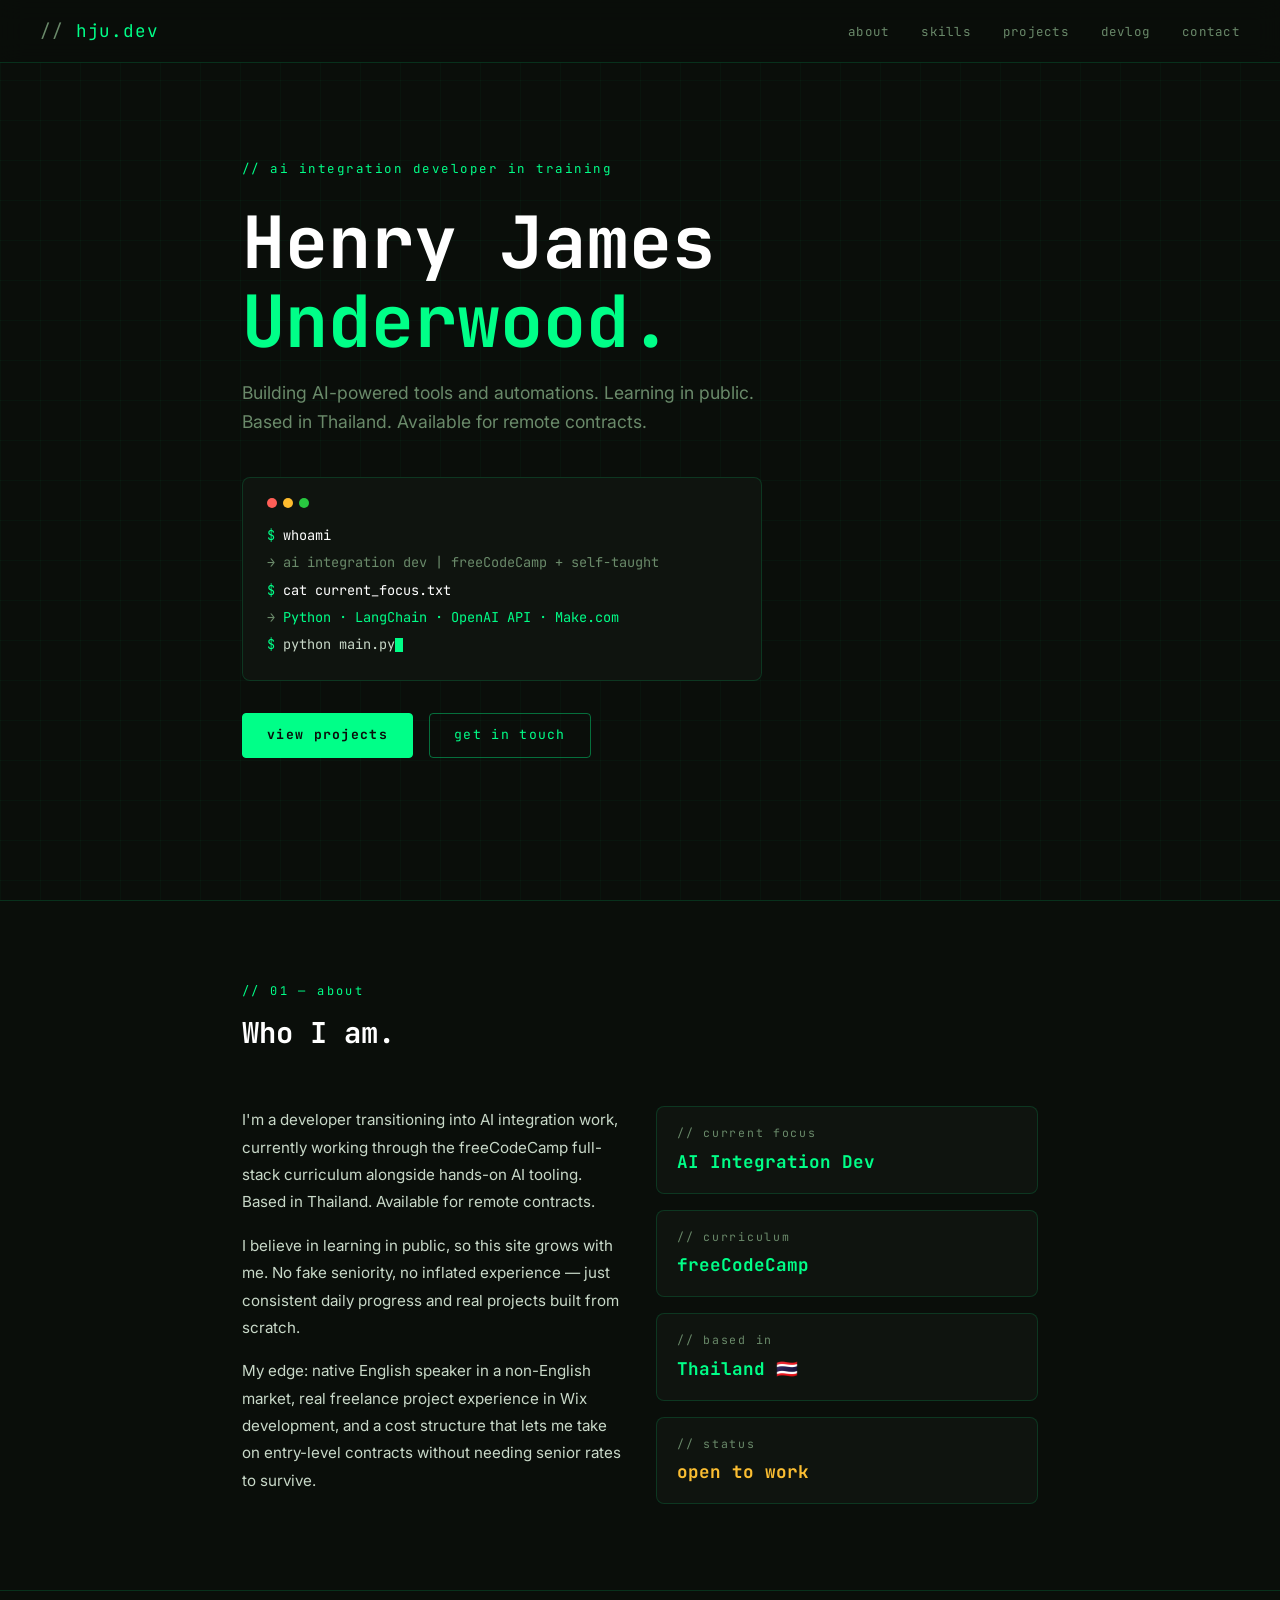
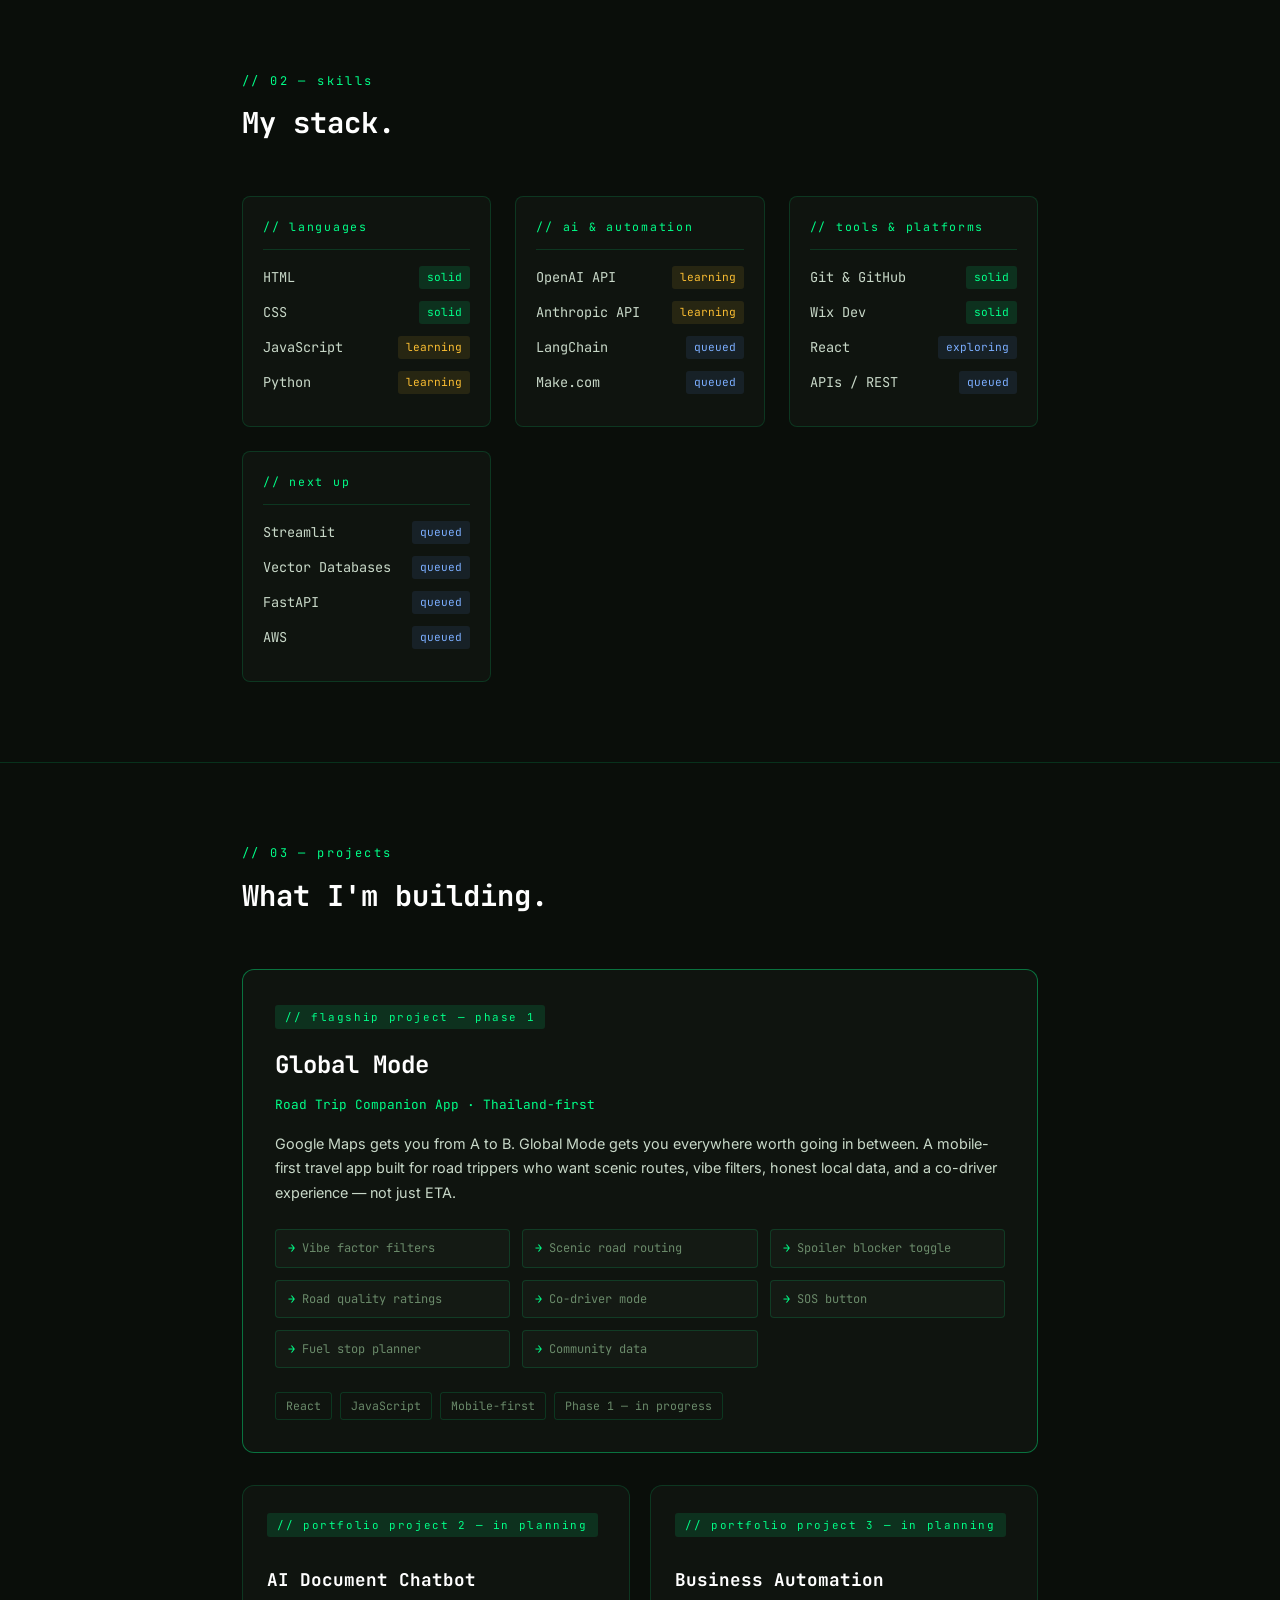
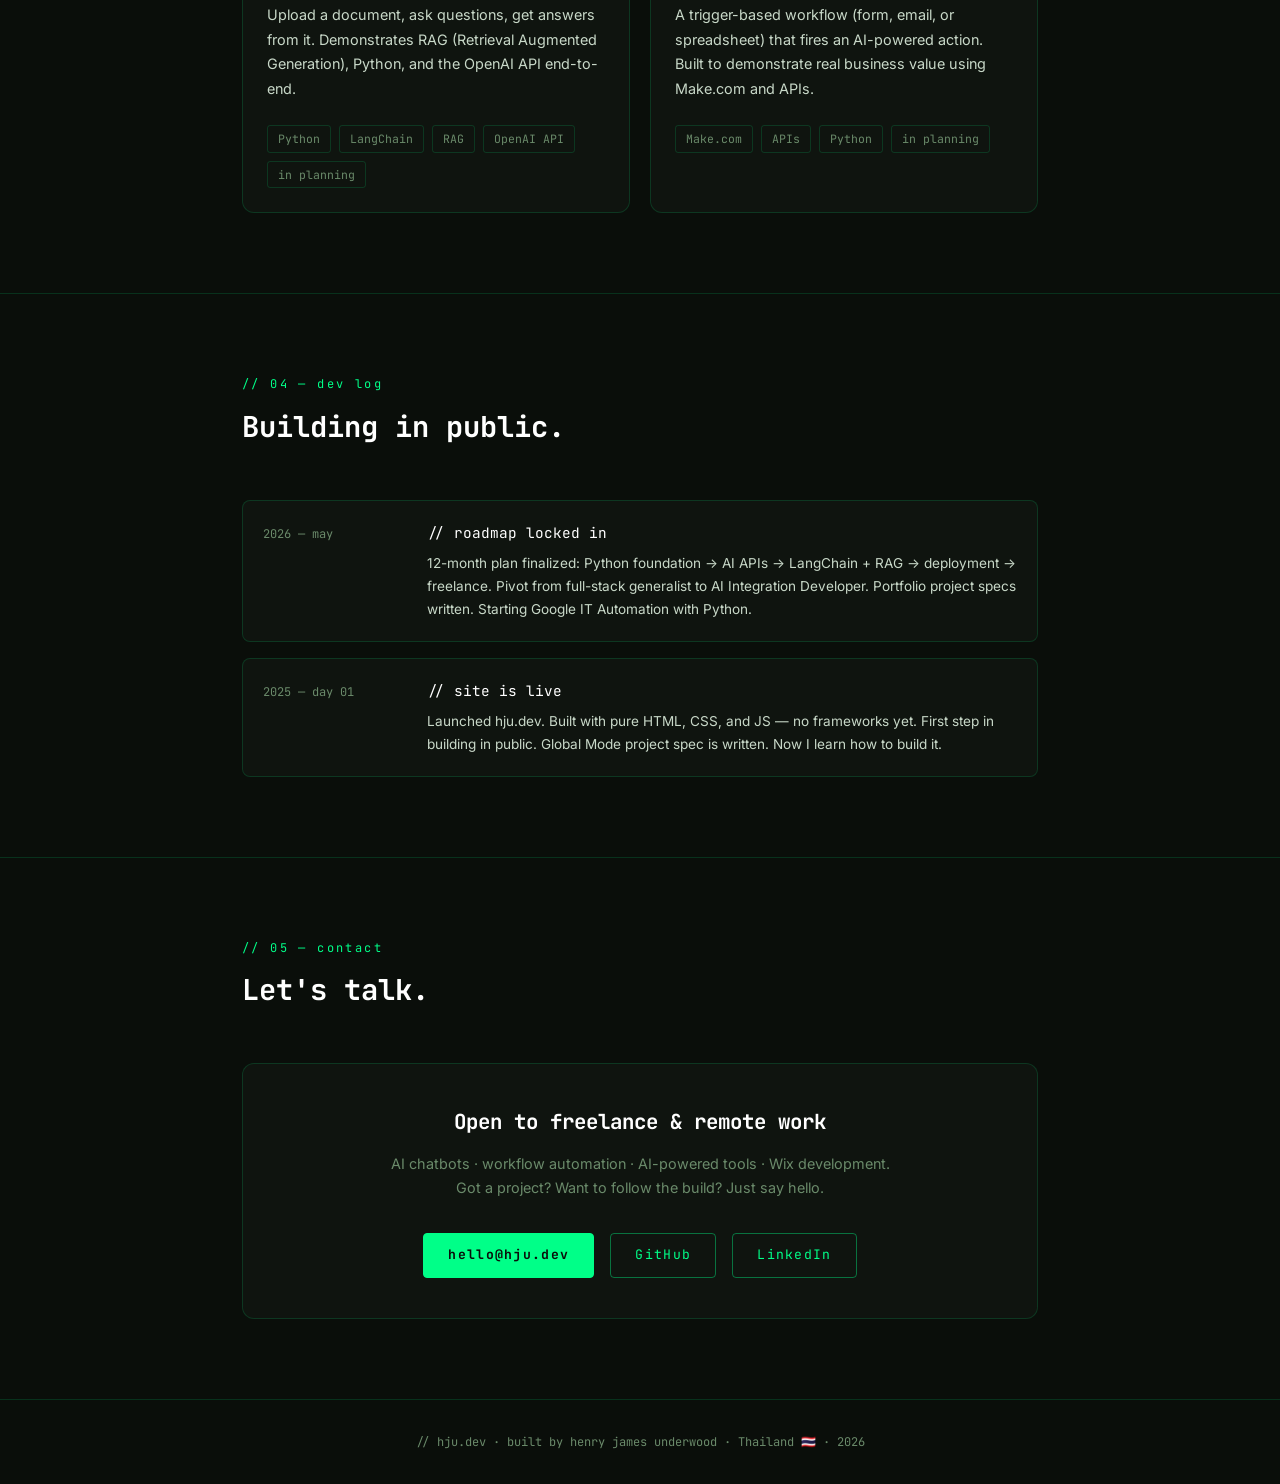
==== index.html @ 8de78a14 "Remove roadmap section and update section tags Removed roadmap section and updated section tags for " ====
<!DOCTYPE html>
<html lang="en">
<head>
  <meta charset="UTF-8">
  <meta name="viewport" content="width=device-width, initial-scale=1.0">
  <title>hju.dev</title>
  <link href="https://fonts.googleapis.com/css2?family=JetBrains+Mono:wght@400;700&family=Inter:wght@300;400;500&display=swap" rel="stylesheet">
  <link rel="stylesheet" href="style.css">
</head>
<body>

  <nav>
    <a class="nav-logo" href="#hero"><span>//</span> hju.dev</a>
    <ul class="nav-links">
      <li><a href="#about">about</a></li>
      <li><a href="#skills">skills</a></li>
      <li><a href="#projects">projects</a></li>
      <li><a href="#devlog">devlog</a></li>
      <li><a href="#contact">contact</a></li>
    </ul>
  </nav>

  <!-- HERO -->
  <section class="hero" id="hero">
    <p class="hero-label">// ai integration developer in training</p>
    <h1>Henry James<br><span class="accent">Underwood.</span></h1>
    <p class="hero-sub">
      Building AI-powered tools and automations. Learning in public.
      Based in Thailand. Available for remote contracts.
    </p>
    <div class="terminal">
      <div class="terminal-bar">
        <div class="dot dot-r"></div>
        <div class="dot dot-y"></div>
        <div class="dot dot-g"></div>
      </div>
      <div class="term-line"><span class="prompt">$ </span><span class="cmd">whoami</span></div>
      <div class="term-line"><span class="out">→ ai integration dev | freeCodeCamp + self-taught</span></div>
      <div class="term-line"><span class="prompt">$ </span><span class="cmd">cat current_focus.txt</span></div>
      <div class="term-line"><span class="out">→ <span class="hi">Python · LangChain · OpenAI API · Make.com</span></span></div>
      <div class="term-line"><span class="prompt">$ </span><span id="typing-cmd"></span><span id="cursor"></span></div>
    </div>
    <div class="hero-cta">
      <a class="btn btn-primary" href="#projects">view projects</a>
      <a class="btn btn-ghost" href="#contact">get in touch</a>
    </div>
  </section>

  <hr class="divider">

  <!-- ABOUT -->
  <section id="about" class="fade-in">
    <div class="section-header">
      <span class="section-tag">// 01 — about</span>
      <h2 class="section-title">Who I am.</h2>
    </div>
    <div class="about-grid">
      <div class="about-text">
        <p>I'm a developer transitioning into AI integration work, currently working through the freeCodeCamp full-stack curriculum alongside hands-on AI tooling. Based in Thailand. Available for remote contracts.</p>
        <p>I believe in learning in public, so this site grows with me. No fake seniority, no inflated experience — just consistent daily progress and real projects built from scratch.</p>
        <p>My edge: native English speaker in a non-English market, real freelance project experience in Wix development, and a cost structure that lets me take on entry-level contracts without needing senior rates to survive.</p>
      </div>
      <div class="about-stats">
        <div class="stat-card">
          <div class="stat-label">// current focus</div>
          <div class="stat-value">AI Integration Dev</div>
        </div>
        <div class="stat-card">
          <div class="stat-label">// curriculum</div>
          <div class="stat-value">freeCodeCamp</div>
        </div>
        <div class="stat-card">
          <div class="stat-label">// based in</div>
          <div class="stat-value">Thailand 🇹🇭</div>
        </div>
        <div class="stat-card">
          <div class="stat-label">// status</div>
          <div class="stat-value open">open to work</div>
        </div>
      </div>
    </div>
  </section>

  <hr class="divider">

  <!-- SKILLS -->
  <section id="skills" class="fade-in">
    <div class="section-header">
      <span class="section-tag">// 02 — skills</span>
      <h2 class="section-title">My stack.</h2>
    </div>
    <div class="skills-grid">
      <div class="skill-group">
        <div class="skill-group-label">// languages</div>
        <div class="skill-item">
          <span class="skill-name">HTML</span>
          <span class="skill-status status-solid">solid</span>
        </div>
        <div class="skill-item">
          <span class="skill-name">CSS</span>
          <span class="skill-status status-solid">solid</span>
        </div>
        <div class="skill-item">
          <span class="skill-name">JavaScript</span>
          <span class="skill-status status-learning">learning</span>
        </div>
        <div class="skill-item">
          <span class="skill-name">Python</span>
          <span class="skill-status status-learning">learning</span>
        </div>
      </div>
      <div class="skill-group">
        <div class="skill-group-label">// ai & automation</div>
        <div class="skill-item">
          <span class="skill-name">OpenAI API</span>
          <span class="skill-status status-learning">learning</span>
        </div>
        <div class="skill-item">
          <span class="skill-name">Anthropic API</span>
          <span class="skill-status status-learning">learning</span>
        </div>
        <div class="skill-item">
          <span class="skill-name">LangChain</span>
          <span class="skill-status status-exploring">queued</span>
        </div>
        <div class="skill-item">
          <span class="skill-name">Make.com</span>
          <span class="skill-status status-exploring">queued</span>
        </div>
      </div>
      <div class="skill-group">
        <div class="skill-group-label">// tools & platforms</div>
        <div class="skill-item">
          <span class="skill-name">Git & GitHub</span>
          <span class="skill-status status-solid">solid</span>
        </div>
        <div class="skill-item">
          <span class="skill-name">Wix Dev</span>
          <span class="skill-status status-solid">solid</span>
        </div>
        <div class="skill-item">
          <span class="skill-name">React</span>
          <span class="skill-status status-exploring">exploring</span>
        </div>
        <div class="skill-item">
          <span class="skill-name">APIs / REST</span>
          <span class="skill-status status-exploring">queued</span>
        </div>
      </div>
      <div class="skill-group">
        <div class="skill-group-label">// next up</div>
        <div class="skill-item">
          <span class="skill-name">Streamlit</span>
          <span class="skill-status status-exploring">queued</span>
        </div>
        <div class="skill-item">
          <span class="skill-name">Vector Databases</span>
          <span class="skill-status status-exploring">queued</span>
        </div>
        <div class="skill-item">
          <span class="skill-name">FastAPI</span>
          <span class="skill-status status-exploring">queued</span>
        </div>
        <div class="skill-item">
          <span class="skill-name">AWS</span>
          <span class="skill-status status-exploring">queued</span>
        </div>
      </div>
    </div>
  </section>

  <hr class="divider">

  <!-- PROJECTS -->
  <section id="projects" class="fade-in">
    <div class="section-header">
      <span class="section-tag">// 03 — projects</span>
      <h2 class="section-title">What I'm building.</h2>
    </div>

    <!-- FLAGSHIP -->
    <div class="project-featured">
      <span class="project-badge">// flagship project — phase 1</span>
      <div class="project-title">Global Mode</div>
      <div class="project-subtitle">Road Trip Companion App · Thailand-first</div>
      <p class="project-desc">
        Google Maps gets you from A to B. Global Mode gets you everywhere worth going in between.
        A mobile-first travel app built for road trippers who want scenic routes, vibe filters, honest local data, and a co-driver experience — not just ETA.
      </p>
      <div class="project-features">
        <div class="feature-pill">Vibe factor filters</div>
        <div class="feature-pill">Scenic road routing</div>
        <div class="feature-pill">Spoiler blocker toggle</div>
        <div class="feature-pill">Road quality ratings</div>
        <div class="feature-pill">Co-driver mode</div>
        <div class="feature-pill">SOS button</div>
        <div class="feature-pill">Fuel stop planner</div>
        <div class="feature-pill">Community data</div>
      </div>
      <div class="project-tags">
        <span class="tag">React</span>
        <span class="tag">JavaScript</span>
        <span class="tag">Mobile-first</span>
        <span class="tag">Phase 1 — in progress</span>
      </div>
    </div>

    <!-- AI PROJECTS GRID -->
    <div class="projects-grid">
      <div class="project-card">
        <span class="project-badge">// portfolio project 2 — in planning</span>
        <div class="project-title-sm">AI Document Chatbot</div>
        <p class="project-desc">Upload a document, ask questions, get answers from it. Demonstrates RAG (Retrieval Augmented Generation), Python, and the OpenAI API end-to-end.</p>
        <div class="project-tags">
          <span class="tag">Python</span>
          <span class="tag">LangChain</span>
          <span class="tag">RAG</span>
          <span class="tag">OpenAI API</span>
          <span class="tag">in planning</span>
        </div>
      </div>
      <div class="project-card">
        <span class="project-badge">// portfolio project 3 — in planning</span>
        <div class="project-title-sm">Business Automation</div>
        <p class="project-desc">A trigger-based workflow (form, email, or spreadsheet) that fires an AI-powered action. Built to demonstrate real business value using Make.com and APIs.</p>
        <div class="project-tags">
          <span class="tag">Make.com</span>
          <span class="tag">APIs</span>
          <span class="tag">Python</span>
          <span class="tag">in planning</span>
        </div>
      </div>
    </div>
  </section>

  <hr class="divider">

  <!-- DEVLOG -->
  <section id="devlog" class="fade-in">
    <div class="section-header">
      <span class="section-tag">// 04 — dev log</span>
      <h2 class="section-title">Building in public.</h2>
    </div>
    <div class="devlog-list">
      <div class="log-entry">
        <div class="log-date">2026 — may</div>
        <div>
          <div class="log-title">// roadmap locked in</div>
          <div class="log-body">12-month plan finalized: Python foundation → AI APIs → LangChain + RAG → deployment → freelance. Pivot from full-stack generalist to AI Integration Developer. Portfolio project specs written. Starting Google IT Automation with Python.</div>
        </div>
      </div>
      <div class="log-entry">
        <div class="log-date">2025 — day 01</div>
        <div>
          <div class="log-title">// site is live</div>
          <div class="log-body">Launched hju.dev. Built with pure HTML, CSS, and JS — no frameworks yet. First step in building in public. Global Mode project spec is written. Now I learn how to build it.</div>
        </div>
      </div>
    </div>
  </section>

  <hr class="divider">

  <!-- CONTACT -->
  <section id="contact" class="fade-in">
    <div class="section-header">
      <span class="section-tag">// 05 — contact</span>
      <h2 class="section-title">Let's talk.</h2>
    </div>
    <div class="contact-inner">
      <h3>Open to freelance & remote work</h3>
      <p>AI chatbots · workflow automation · AI-powered tools · Wix development.<br>Got a project? Want to follow the build? Just say hello.</p>
      <div class="contact-links">
        <a class="btn btn-primary" href="mailto:hello@hju.dev">hello@hju.dev</a>
        <a class="btn btn-ghost" href="https://github.com/undie7" target="_blank">GitHub</a>
        <a class="btn btn-ghost" href="https://linkedin.com" target="_blank">LinkedIn</a>
      </div>
    </div>
  </section>

  <footer>
    <p>// hju.dev · built by henry james underwood · Thailand 🇹🇭 · <span id="year"></span></p>
  </footer>

  <script src="script.js"></script>
</body>
</html>
---- style.css ----
/* ================================
   RESET & ROOT VARIABLES
   ================================ */
*, *::before, *::after {
  box-sizing: border-box;
  margin: 0;
  padding: 0;
}

:root {
  --green:        #00ff88;
  --green-dim:    #00cc6a;
  --green-glow:   rgba(0, 255, 136, 0.15);
  --bg:           #0a0e0a;
  --bg2:          #0f140f;
  --bg3:          #141a14;
  --border:       rgba(0, 255, 136, 0.15);
  --border-hover: rgba(0, 255, 136, 0.4);
  --text:         #c8d8c8;
  --text-dim:     #6a8a6a;
  --mono:         'JetBrains Mono', monospace;
  --sans:         'Inter', sans-serif;
}

/* ================================
   BASE
   ================================ */
html {
  scroll-behavior: smooth;
}

body {
  background: var(--bg);
  color: var(--text);
  font-family: var(--sans);
  font-size: 16px;
  line-height: 1.7;
  min-height: 100vh;
}

/* grid background */
body::before {
  content: '';
  position: fixed;
  inset: 0;
  background-image:
    linear-gradient(rgba(0, 255, 136, 0.03) 1px, transparent 1px),
    linear-gradient(90deg, rgba(0, 255, 136, 0.03) 1px, transparent 1px);
  background-size: 40px 40px;
  pointer-events: none;
  z-index: 0;
}

* {
  position: relative;
  z-index: 1;
}

/* ================================
   NAVIGATION
   ================================ */
nav {
  position: fixed;
  top: 0; left: 0; right: 0;
  display: flex;
  align-items: center;
  justify-content: space-between;
  padding: 1rem 2.5rem;
  background: rgba(10, 14, 10, 0.85);
  backdrop-filter: blur(12px);
  border-bottom: 1px solid var(--border);
  z-index: 100;
}

.nav-logo {
  font-family: var(--mono);
  font-size: 1.1rem;
  color: var(--green);
  text-decoration: none;
  letter-spacing: 0.05em;
}

.nav-logo span {
  color: var(--text-dim);
}

.nav-links {
  display: flex;
  gap: 2rem;
  list-style: none;
}

.nav-links a {
  font-family: var(--mono);
  font-size: 0.78rem;
  color: var(--text-dim);
  text-decoration: none;
  letter-spacing: 0.1em;
  transition: color 0.2s;
}

.nav-links a:hover {
  color: var(--green);
}

/* ================================
   SECTIONS
   ================================ */
section {
  max-width: 860px;
  margin: 0 auto;
  padding: 5rem 2rem;
}

.divider {
  border: none;
  border-top: 1px solid var(--border);
  margin: 0;
}

/* ================================
   HERO
   ================================ */
.hero {
  min-height: 100vh;
  display: flex;
  flex-direction: column;
  justify-content: center;
  padding-top: 6rem;
}

.hero-label {
  font-family: var(--mono);
  font-size: 0.78rem;
  color: var(--green);
  letter-spacing: 0.2em;
  margin-bottom: 1.5rem;
  opacity: 0;
  animation: fadeUp 0.6s 0.3s forwards;
}

.hero h1 {
  font-family: var(--mono);
  font-size: clamp(2.5rem, 6vw, 4.5rem);
  font-weight: 700;
  color: #fff;
  line-height: 1.1;
  margin-bottom: 1rem;
  opacity: 0;
  animation: fadeUp 0.6s 0.5s forwards;
}

.hero h1 .accent,
.accent {
  color: var(--green);
}

.hero-sub {
  font-size: 1.1rem;
  color: var(--text-dim);
  max-width: 520px;
  margin-bottom: 2.5rem;
  opacity: 0;
  animation: fadeUp 0.6s 0.7s forwards;
}

.hero-sub strong {
  color: var(--text);
  font-weight: 500;
}

/* ================================
   TERMINAL
   ================================ */
.terminal {
  background: var(--bg2);
  border: 1px solid var(--border);
  border-radius: 8px;
  padding: 1.25rem 1.5rem;
  font-family: var(--mono);
  font-size: 0.85rem;
  max-width: 520px;
  opacity: 0;
  animation: fadeUp 0.6s 0.9s forwards;
}

.terminal-bar {
  display: flex;
  gap: 6px;
  margin-bottom: 1rem;
}

.dot {
  width: 10px;
  height: 10px;
  border-radius: 50%;
}

.dot-r { background: #ff5f57; }
.dot-y { background: #febc2e; }
.dot-g { background: #28c840; }

.term-line {
  margin: 0.25rem 0;
}

.term-line .prompt { color: var(--green); }
.term-line .cmd    { color: #fff; }
.term-line .out    { color: var(--text-dim); }
.term-line .hi     { color: var(--green); }

#cursor {
  display: inline-block;
  width: 8px;
  height: 14px;
  background: var(--green);
  vertical-align: middle;
  animation: blink 1s step-end infinite;
}

/* ================================
   BUTTONS
   ================================ */
.hero-cta {
  display: flex;
  gap: 1rem;
  margin-top: 2rem;
  opacity: 0;
  animation: fadeUp 0.6s 1.1s forwards;
}

.btn {
  font-family: var(--mono);
  font-size: 0.82rem;
  letter-spacing: 0.1em;
  padding: 0.65rem 1.5rem;
  border-radius: 4px;
  cursor: pointer;
  text-decoration: none;
  transition: all 0.2s;
}

.btn-primary {
  background: var(--green);
  color: #0a0e0a;
  border: 1px solid var(--green);
  font-weight: 700;
}

.btn-primary:hover {
  background: var(--green-dim);
  border-color: var(--green-dim);
}

.btn-ghost {
  background: transparent;
  color: var(--green);
  border: 1px solid var(--border-hover);
}

.btn-ghost:hover {
  border-color: var(--green);
  background: var(--green-glow);
}

/* ================================
   SECTION HEADERS
   ================================ */
.section-header {
  margin-bottom: 3rem;
}

.section-tag {
  font-family: var(--mono);
  font-size: 0.75rem;
  color: var(--green);
  letter-spacing: 0.2em;
  display: block;
  margin-bottom: 0.5rem;
}

.section-title {
  font-family: var(--mono);
  font-size: 1.8rem;
  font-weight: 700;
  color: #fff;
}

/* ================================
   ABOUT
   ================================ */
.about-grid {
  display: grid;
  grid-template-columns: 1fr 1fr;
  gap: 2rem;
}

.about-text {
  font-size: 0.95rem;
  color: var(--text);
  line-height: 1.8;
}

.about-text p {
  margin-bottom: 1rem;
}

.about-stats {
  display: flex;
  flex-direction: column;
  gap: 1rem;
}

.stat-card {
  background: var(--bg2);
  border: 1px solid var(--border);
  border-radius: 8px;
  padding: 1rem 1.25rem;
  transition: border-color 0.2s;
}

.stat-card:hover {
  border-color: var(--border-hover);
}

.stat-label {
  font-family: var(--mono);
  font-size: 0.72rem;
  color: var(--text-dim);
  letter-spacing: 0.15em;
  margin-bottom: 0.25rem;
}

.stat-value {
  font-family: var(--mono);
  font-size: 1.1rem;
  color: var(--green);
  font-weight: 700;
}

.stat-value.open {
  color: #fbbe32;
}

/* ================================
   SKILLS
   ================================ */
.skills-grid {
  display: grid;
  grid-template-columns: repeat(auto-fit, minmax(220px, 1fr));
  gap: 1.5rem;
}

.skill-group {
  background: var(--bg2);
  border: 1px solid var(--border);
  border-radius: 8px;
  padding: 1.25rem;
  transition: border-color 0.2s;
}

.skill-group:hover {
  border-color: var(--border-hover);
}

.skill-group-label {
  font-family: var(--mono);
  font-size: 0.72rem;
  color: var(--green);
  letter-spacing: 0.15em;
  margin-bottom: 1rem;
  padding-bottom: 0.75rem;
  border-bottom: 1px solid var(--border);
}

.skill-item {
  display: flex;
  align-items: center;
  justify-content: space-between;
  margin-bottom: 0.75rem;
}

.skill-name {
  font-family: var(--mono);
  font-size: 0.85rem;
  color: var(--text);
}

.skill-status {
  font-family: var(--mono);
  font-size: 0.7rem;
  padding: 2px 8px;
  border-radius: 3px;
}

.status-solid    { background: rgba(0, 255, 136, 0.12); color: var(--green); }
.status-learning { background: rgba(255, 190, 50, 0.10); color: #fbbe32; }
.status-exploring{ background: rgba(100, 150, 255, 0.10); color: #7baeff; }

/* ================================
   PROJECTS
   ================================ */
.project-featured {
  background: var(--bg2);
  border: 1px solid var(--border-hover);
  border-radius: 12px;
  padding: 2rem;
  margin-bottom: 2rem;
  transition: border-color 0.2s;
}

.project-featured:hover {
  border-color: var(--green);
}

.project-badge {
  display: inline-block;
  font-family: var(--mono);
  font-size: 0.68rem;
  letter-spacing: 0.15em;
  padding: 3px 10px;
  border-radius: 3px;
  background: rgba(0, 255, 136, 0.12);
  color: var(--green);
  margin-bottom: 1rem;
}

.project-title {
  font-family: var(--mono);
  font-size: 1.5rem;
  font-weight: 700;
  color: #fff;
  margin-bottom: 0.5rem;
}

.project-subtitle {
  font-family: var(--mono);
  font-size: 0.8rem;
  color: var(--green);
  margin-bottom: 1rem;
}

.project-desc {
  font-size: 0.9rem;
  color: var(--text);
  margin-bottom: 1.5rem;
  line-height: 1.7;
}

.project-features {
  display: grid;
  grid-template-columns: repeat(auto-fit, minmax(180px, 1fr));
  gap: 0.75rem;
  margin-bottom: 1.5rem;
}

.feature-pill {
  background: var(--bg3);
  border: 1px solid var(--border);
  border-radius: 4px;
  padding: 0.5rem 0.75rem;
  font-family: var(--mono);
  font-size: 0.75rem;
  color: var(--text-dim);
}

.feature-pill::before {
  content: '→ ';
  color: var(--green);
}

.project-tags {
  display: flex;
  gap: 0.5rem;
  flex-wrap: wrap;
}

.tag {
  font-family: var(--mono);
  font-size: 0.72rem;
  padding: 3px 10px;
  border: 1px solid var(--border);
  border-radius: 3px;
  color: var(--text-dim);
}

/* ================================
   PROJECT CARDS GRID (new)
   ================================ */
.projects-grid {
  display: grid;
  grid-template-columns: repeat(auto-fit, minmax(340px, 1fr));
  gap: 1.25rem;
}

.project-card {
  background: var(--bg2);
  border: 1px solid var(--border);
  border-radius: 12px;
  padding: 1.5rem;
  transition: border-color 0.2s;
}

.project-card:hover {
  border-color: var(--border-hover);
}

.project-title-sm {
  font-family: var(--mono);
  font-size: 1.1rem;
  font-weight: 700;
  color: #fff;
  margin: 0.75rem 0 0.5rem;
}

/* ================================
   CERTIFICATIONS
   ================================ */
.certs-grid {
  display: grid;
  grid-template-columns: repeat(auto-fit, minmax(240px, 1fr));
  gap: 1.25rem;
}

.cert-card {
  background: var(--bg2);
  border: 1px solid var(--border);
  border-radius: 8px;
  padding: 1.25rem;
  transition: border-color 0.2s;
}

.cert-card:hover {
  border-color: var(--border-hover);
}

.cert-platform {
  font-family: var(--mono);
  font-size: 0.68rem;
  color: var(--green);
  letter-spacing: 0.15em;
  margin-bottom: 0.4rem;
}

.cert-name {
  font-size: 0.9rem;
  color: #fff;
  font-weight: 500;
  margin-bottom: 0.5rem;
}

.cert-status {
  font-family: var(--mono);
  font-size: 0.72rem;
}

.complete    { color: var(--green); }
.in-progress { color: #fbbe32; }
.queued      { color: var(--text-dim); }

/* ================================
   DEV LOG
   ================================ */
.devlog-list {
  display: flex;
  flex-direction: column;
  gap: 1rem;
}

.log-entry {
  display: grid;
  grid-template-columns: 140px 1fr;
  gap: 1.5rem;
  padding: 1.25rem;
  background: var(--bg2);
  border: 1px solid var(--border);
  border-radius: 8px;
  transition: border-color 0.2s;
}

.log-entry:hover {
  border-color: var(--border-hover);
}

.log-date {
  font-family: var(--mono);
  font-size: 0.75rem;
  color: var(--text-dim);
  padding-top: 0.2rem;
}

.log-title {
  font-family: var(--mono);
  font-size: 0.9rem;
  color: #fff;
  margin-bottom: 0.4rem;
}

.log-body {
  font-size: 0.85rem;
  color: var(--text);
}

/* ================================
   CONTACT
   ================================ */
.contact-inner {
  background: var(--bg2);
  border: 1px solid var(--border);
  border-radius: 12px;
  padding: 2.5rem;
  text-align: center;
}

.contact-inner h3 {
  font-family: var(--mono);
  font-size: 1.3rem;
  color: #fff;
  margin-bottom: 0.75rem;
}

.contact-inner p {
  color: var(--text-dim);
  font-size: 0.9rem;
  margin-bottom: 2rem;
}

.contact-links {
  display: flex;
  justify-content: center;
  gap: 1rem;
  flex-wrap: wrap;
}

/* ================================
   FOOTER
   ================================ */
footer {
  text-align: center;
  padding: 2rem;
  font-family: var(--mono);
  font-size: 0.75rem;
  color: var(--text-dim);
  border-top: 1px solid var(--border);
}

/* ================================
   ANIMATIONS
   ================================ */
@keyframes fadeUp {
  from { opacity: 0; transform: translateY(20px); }
  to   { opacity: 1; transform: translateY(0); }
}

@keyframes blink {
  0%, 100% { opacity: 1; }
  50%       { opacity: 0; }
}

.fade-in {
  opacity: 0;
  transform: translateY(16px);
  transition: opacity 0.6s ease, transform 0.6s ease;
}

.fade-in.visible {
  opacity: 1;
  transform: translateY(0);
}
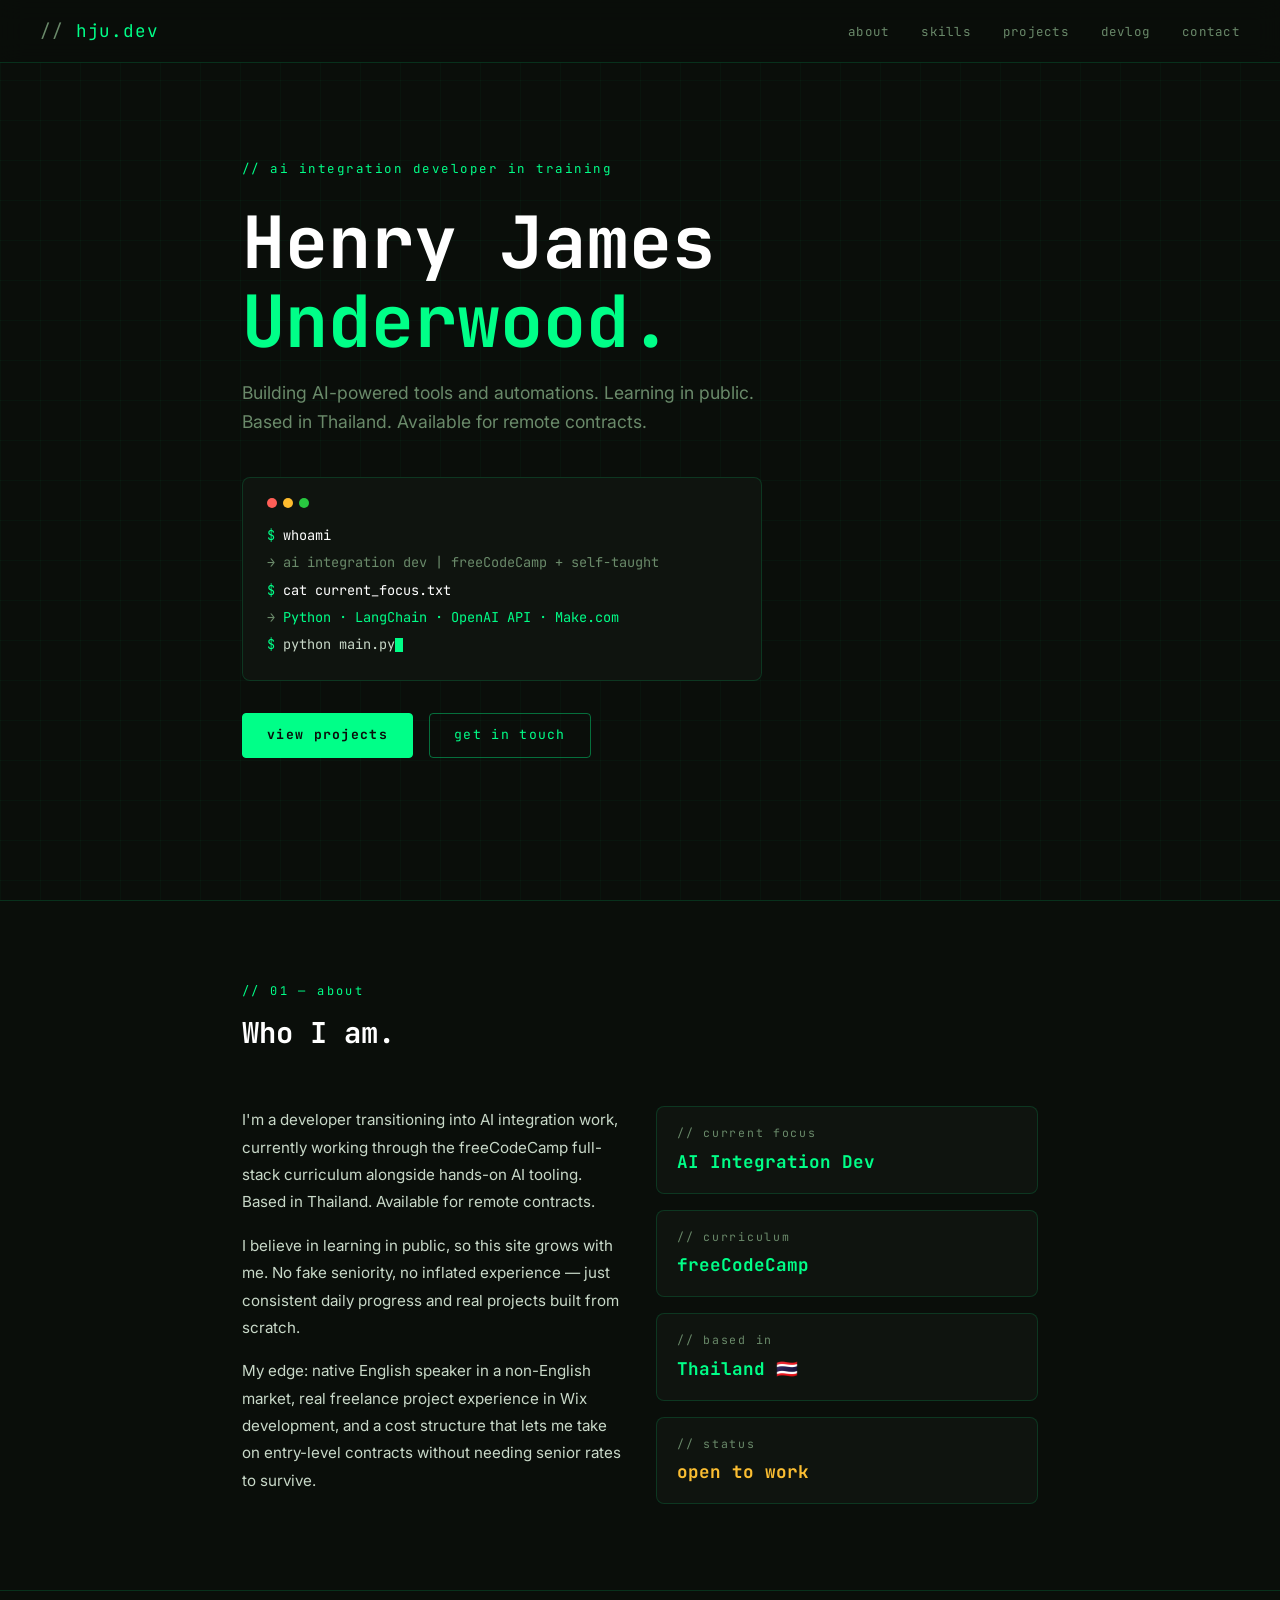
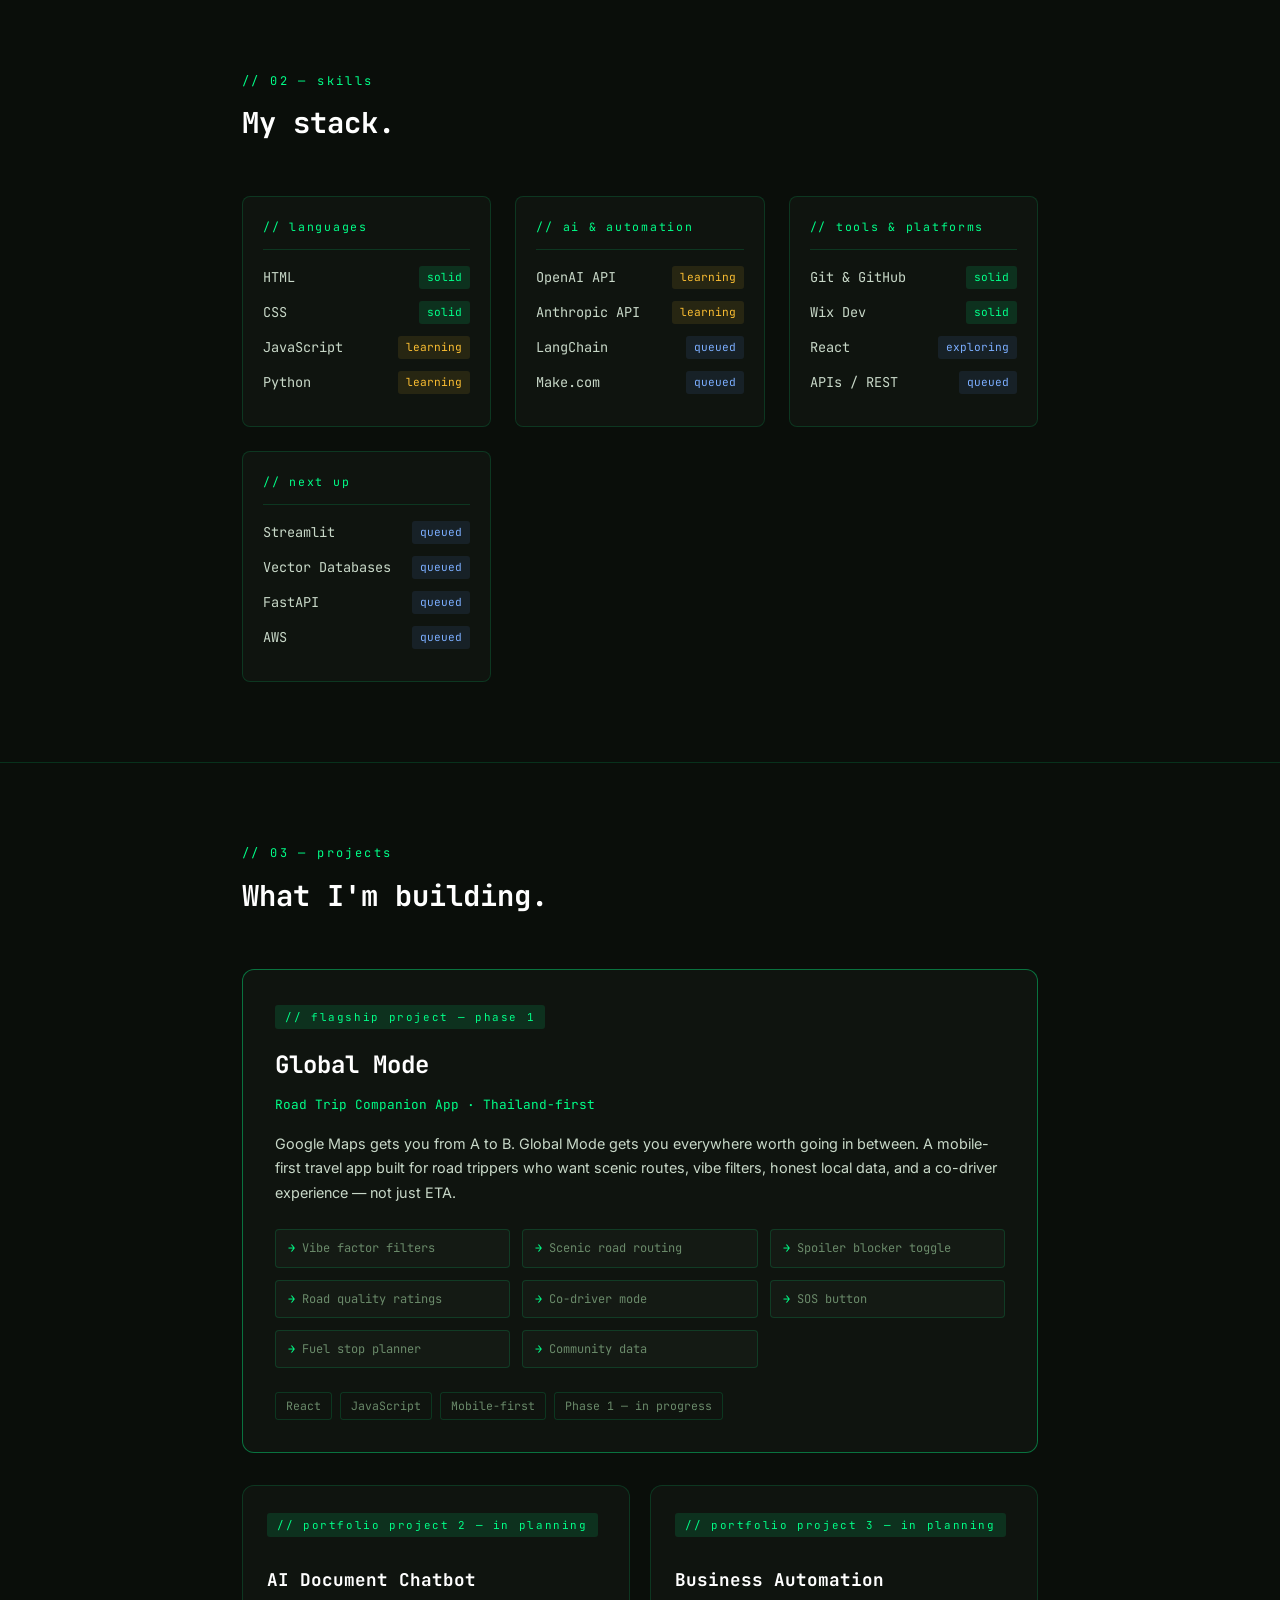
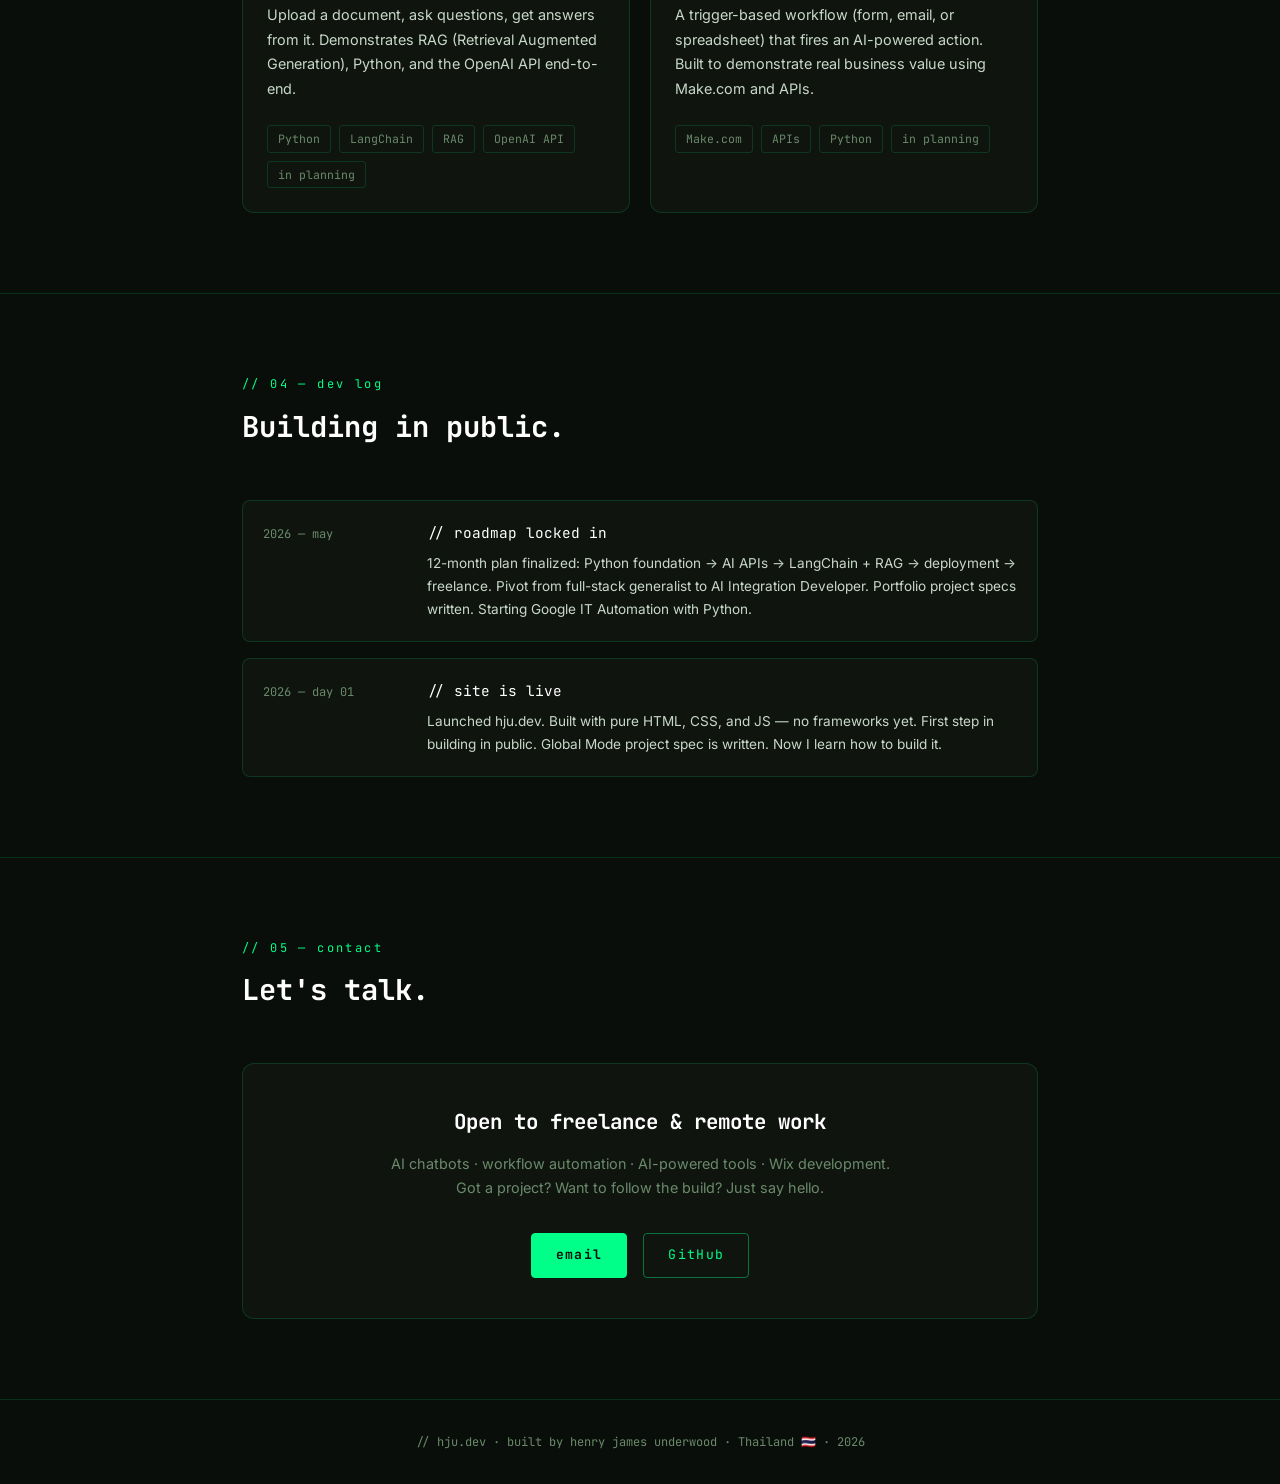
==== commit f8c173d1: "Update contact email and log date in index.html" ====
--- a/index.html
+++ b/index.html
@@ -250,7 +250,7 @@
         </div>
       </div>
       <div class="log-entry">
-        <div class="log-date">2025 — day 01</div>
+        <div class="log-date">2026 — day 01</div>
         <div>
           <div class="log-title">// site is live</div>
           <div class="log-body">Launched hju.dev. Built with pure HTML, CSS, and JS — no frameworks yet. First step in building in public. Global Mode project spec is written. Now I learn how to build it.</div>
@@ -271,9 +271,8 @@
       <h3>Open to freelance & remote work</h3>
       <p>AI chatbots · workflow automation · AI-powered tools · Wix development.<br>Got a project? Want to follow the build? Just say hello.</p>
       <div class="contact-links">
-        <a class="btn btn-primary" href="mailto:hello@hju.dev">hello@hju.dev</a>
+        <a class="btn btn-primary" href="mailto:henryjunderwood@gmail.com">email</a>
         <a class="btn btn-ghost" href="https://github.com/undie7" target="_blank">GitHub</a>
-        <a class="btn btn-ghost" href="https://linkedin.com" target="_blank">LinkedIn</a>
       </div>
     </div>
   </section>
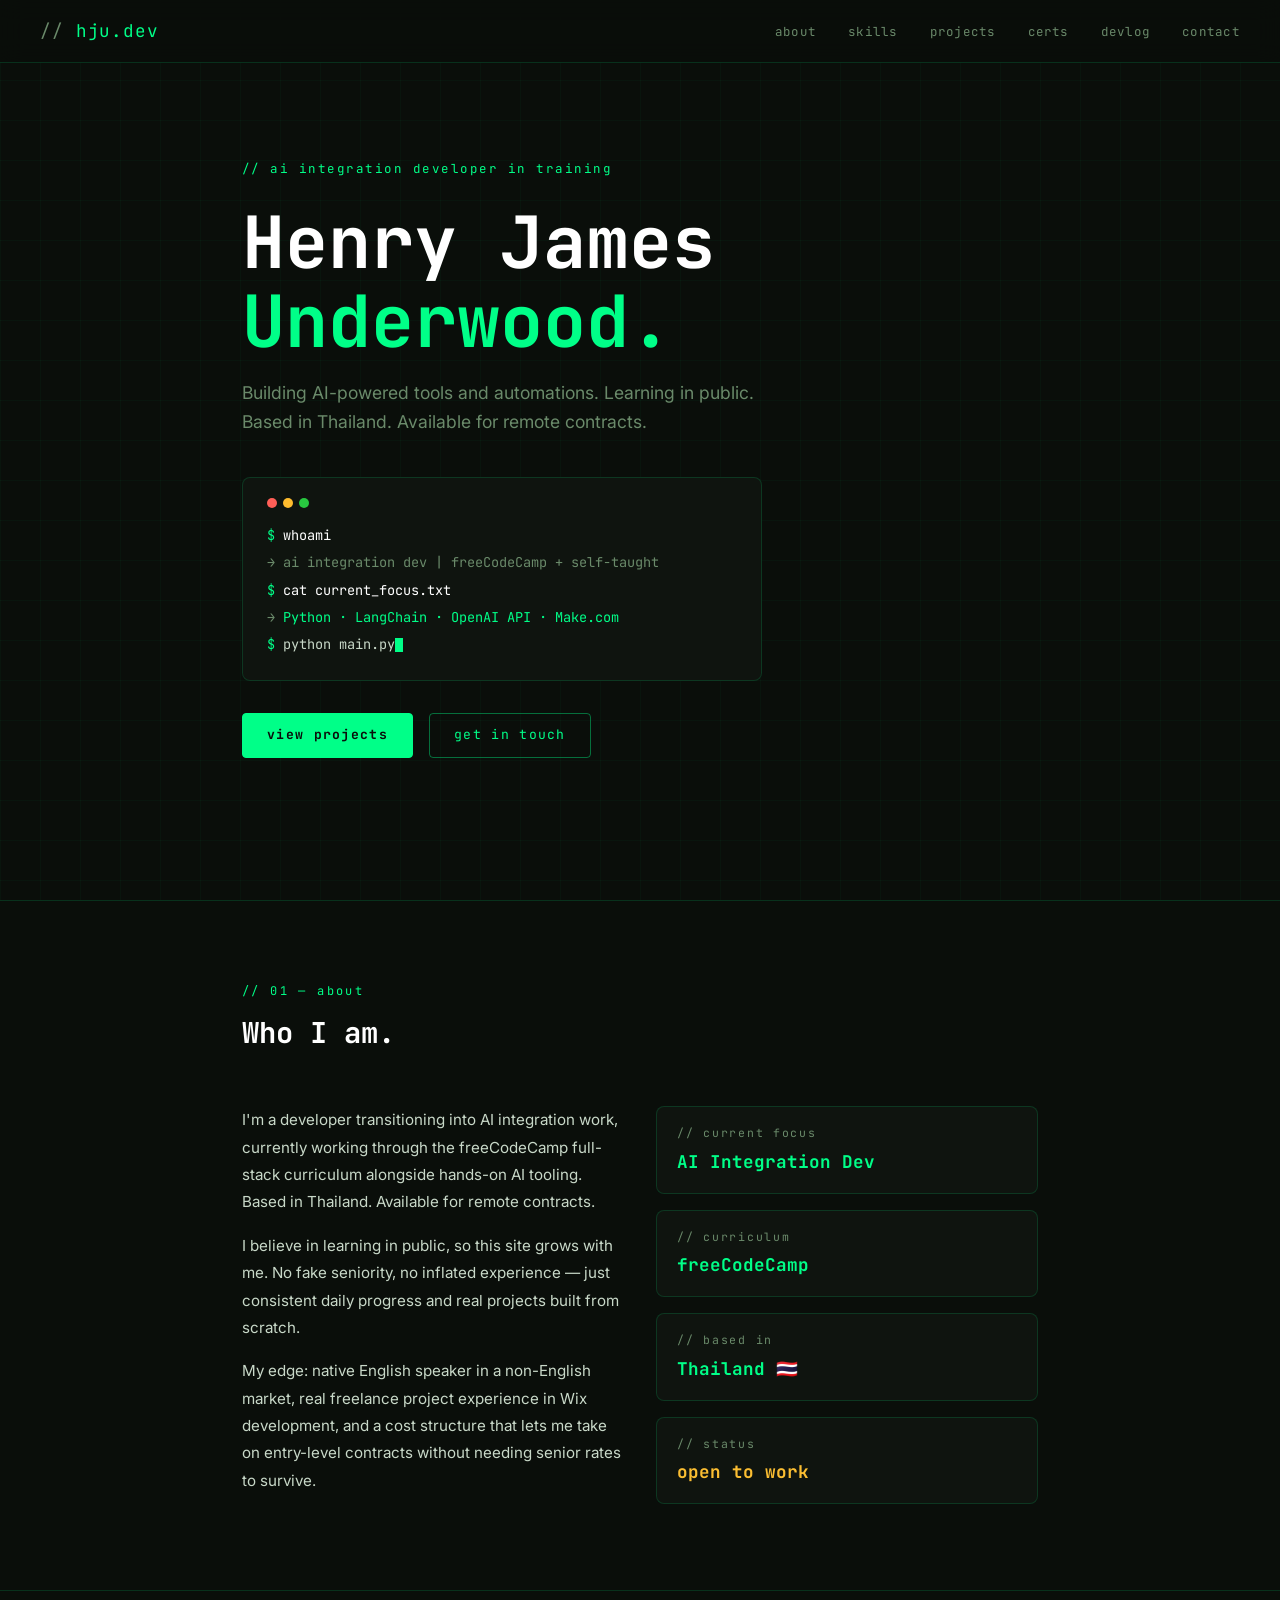
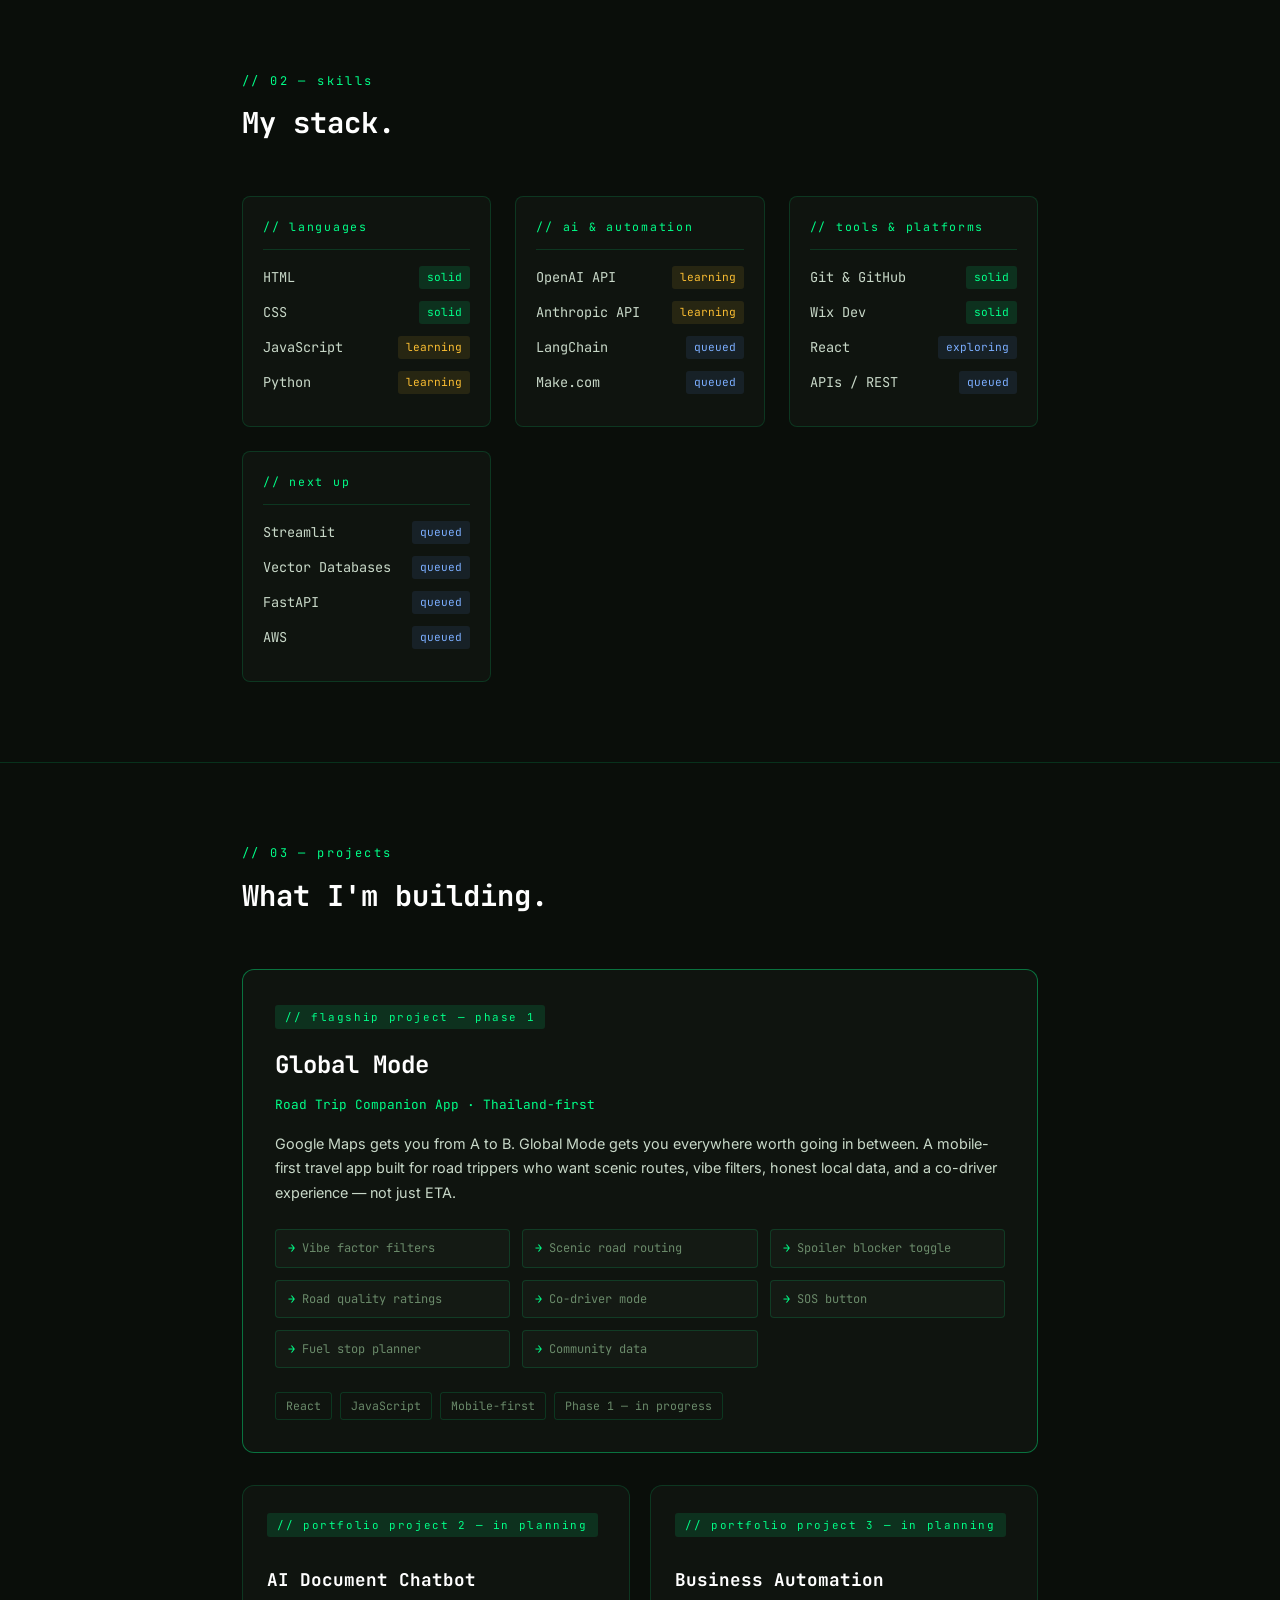
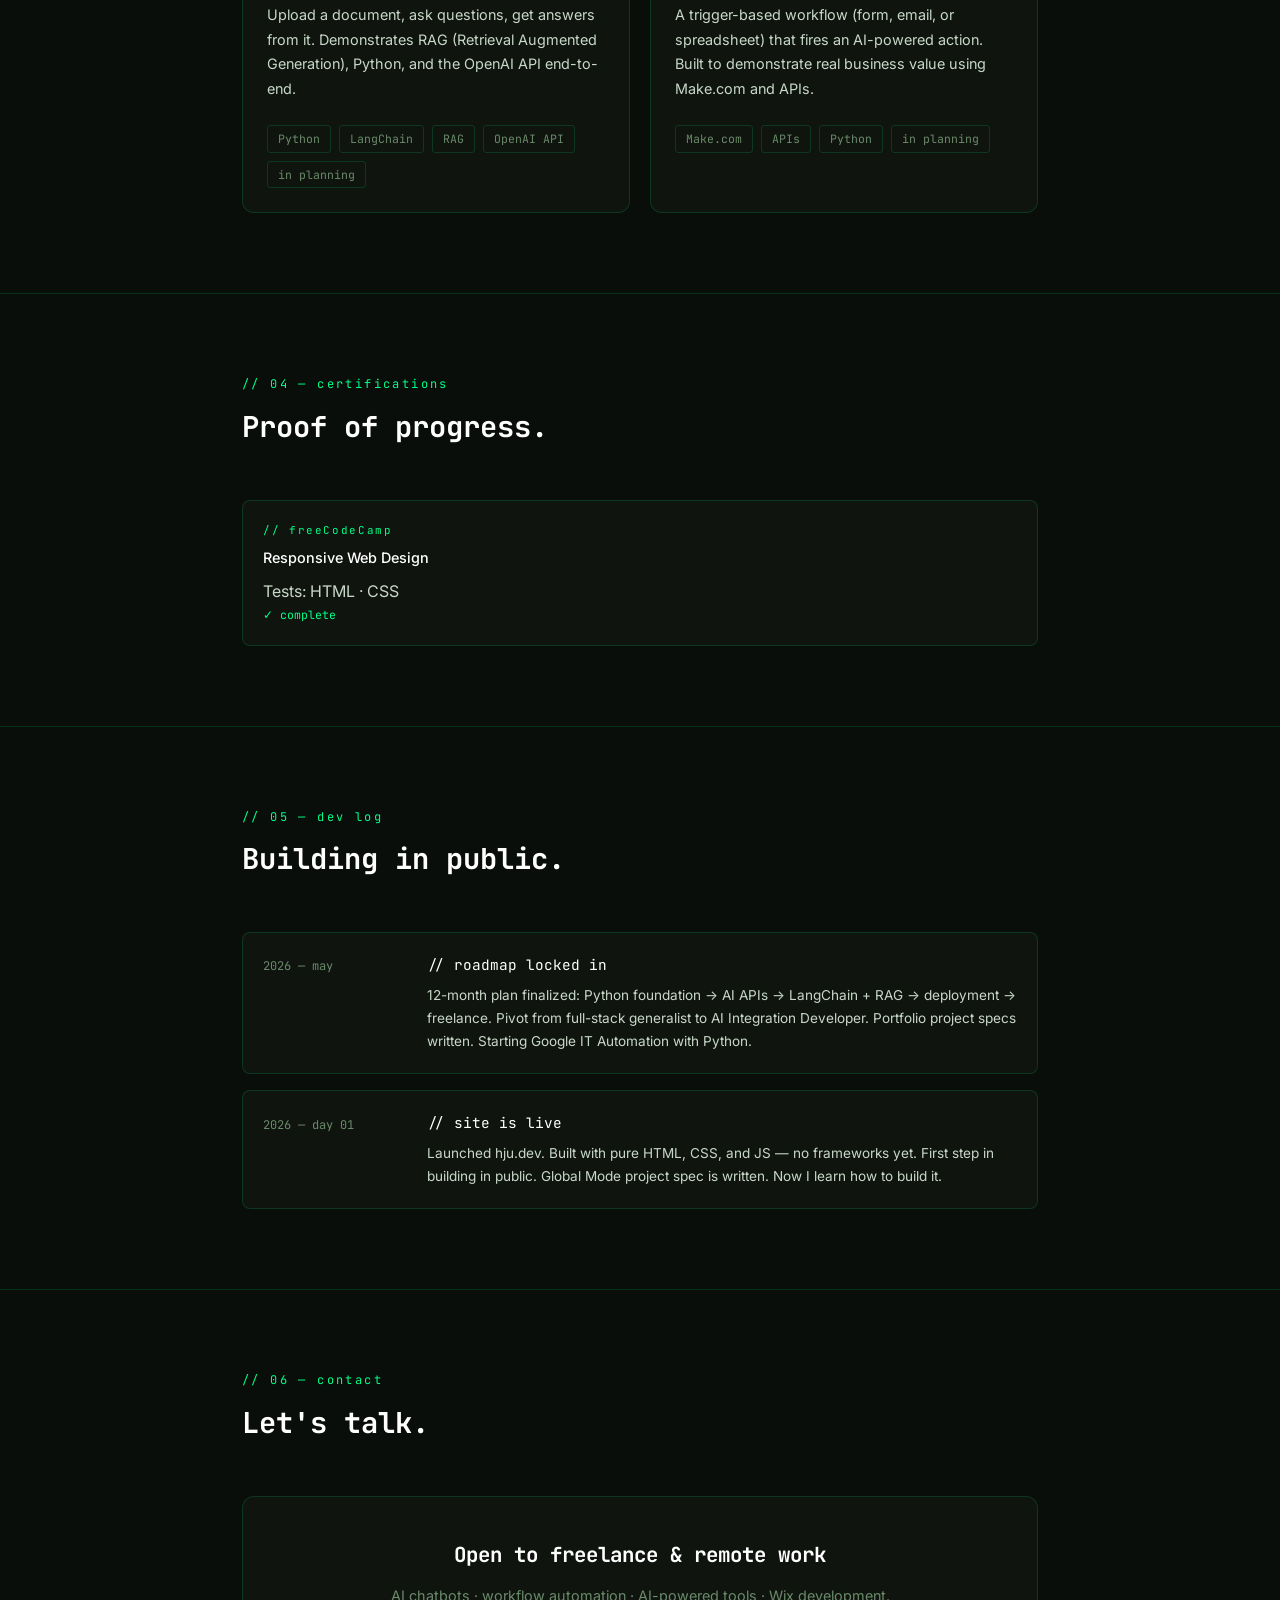
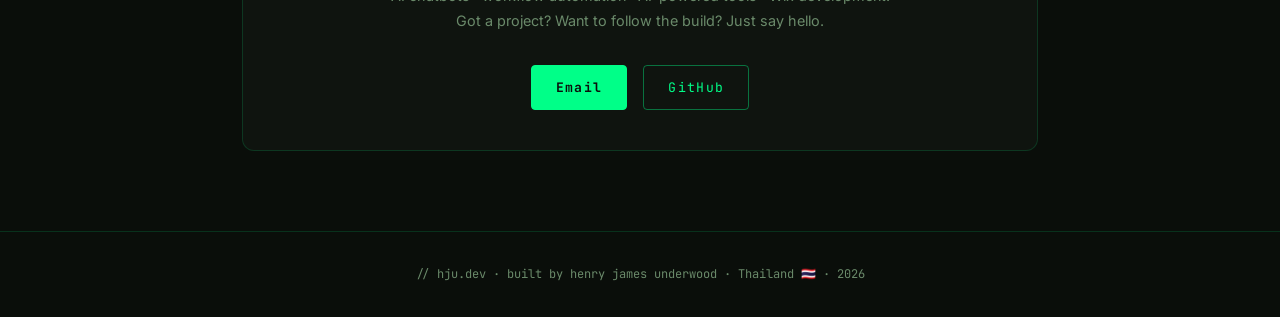
==== commit 4b4fd2d5: "Add certifications section and update section tags" ====
--- a/index.html
+++ b/index.html
@@ -15,6 +15,7 @@
       <li><a href="#about">about</a></li>
       <li><a href="#skills">skills</a></li>
       <li><a href="#projects">projects</a></li>
+      <li><a href="#certs">certs</a></li>
       <li><a href="#devlog">devlog</a></li>
       <li><a href="#contact">contact</a></li>
     </ul>
@@ -235,10 +236,28 @@
 
   <hr class="divider">
 
+  <!-- CERTIFICATIONS -->
+  <section id="certs" class="fade-in">
+    <div class="section-header">
+      <span class="section-tag">// 04 — certifications</span>
+      <h2 class="section-title">Proof of progress.</h2>
+    </div>
+    <div class="certs-grid">
+      <div class="cert-card">
+        <div class="cert-platform">// freeCodeCamp</div>
+        <div class="cert-name">Responsive Web Design</div>
+        <div class="cert-meta">Tests: HTML · CSS</div>
+        <div class="cert-status complete">✓ complete</div>
+      </div>
+    </div>
+  </section>
+
+  <hr class="divider">
+
   <!-- DEVLOG -->
   <section id="devlog" class="fade-in">
     <div class="section-header">
-      <span class="section-tag">// 04 — dev log</span>
+      <span class="section-tag">// 05 — dev log</span>
       <h2 class="section-title">Building in public.</h2>
     </div>
     <div class="devlog-list">
@@ -264,14 +283,14 @@
   <!-- CONTACT -->
   <section id="contact" class="fade-in">
     <div class="section-header">
-      <span class="section-tag">// 05 — contact</span>
+      <span class="section-tag">// 06 — contact</span>
       <h2 class="section-title">Let's talk.</h2>
     </div>
     <div class="contact-inner">
       <h3>Open to freelance & remote work</h3>
       <p>AI chatbots · workflow automation · AI-powered tools · Wix development.<br>Got a project? Want to follow the build? Just say hello.</p>
       <div class="contact-links">
-        <a class="btn btn-primary" href="mailto:henryjunderwood@gmail.com">email</a>
+        <a class="btn btn-primary" href="mailto:henryjunderwood@gmail.com">Email</a>
         <a class="btn btn-ghost" href="https://github.com/undie7" target="_blank">GitHub</a>
       </div>
     </div>
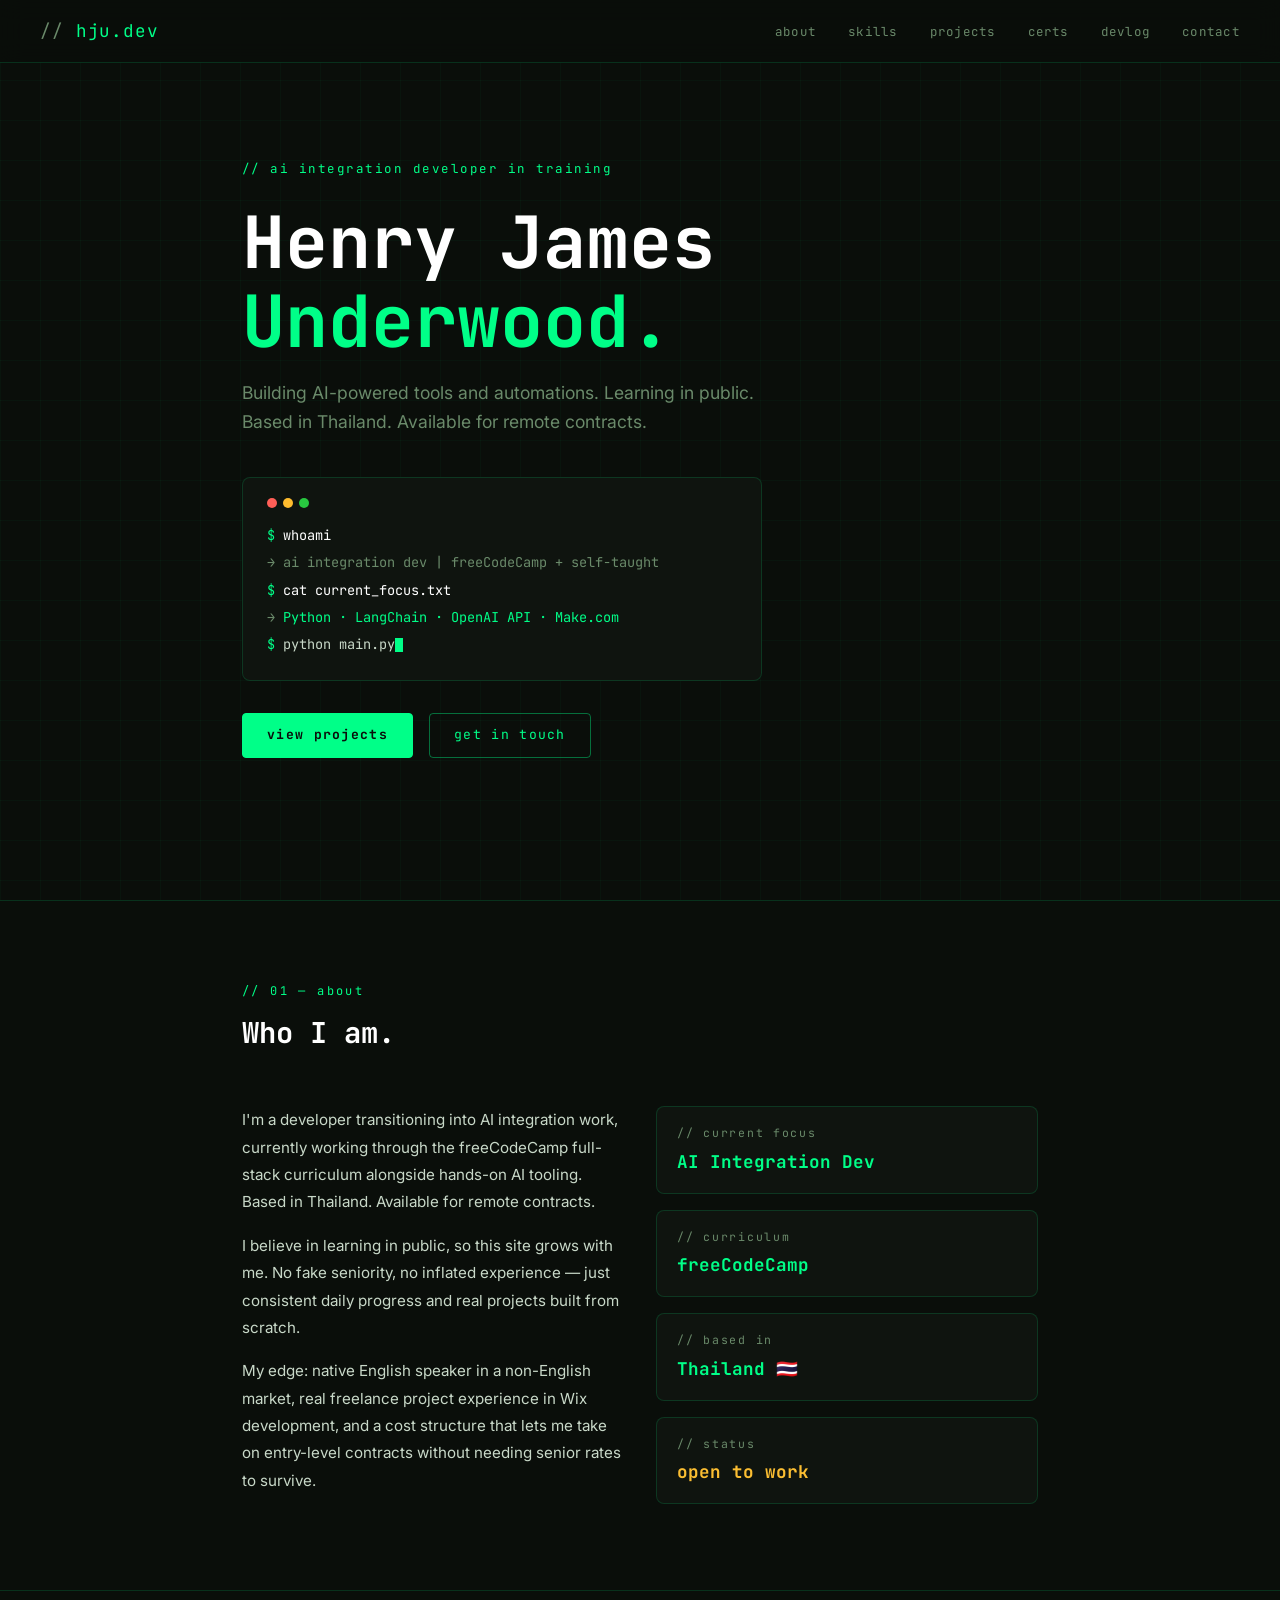
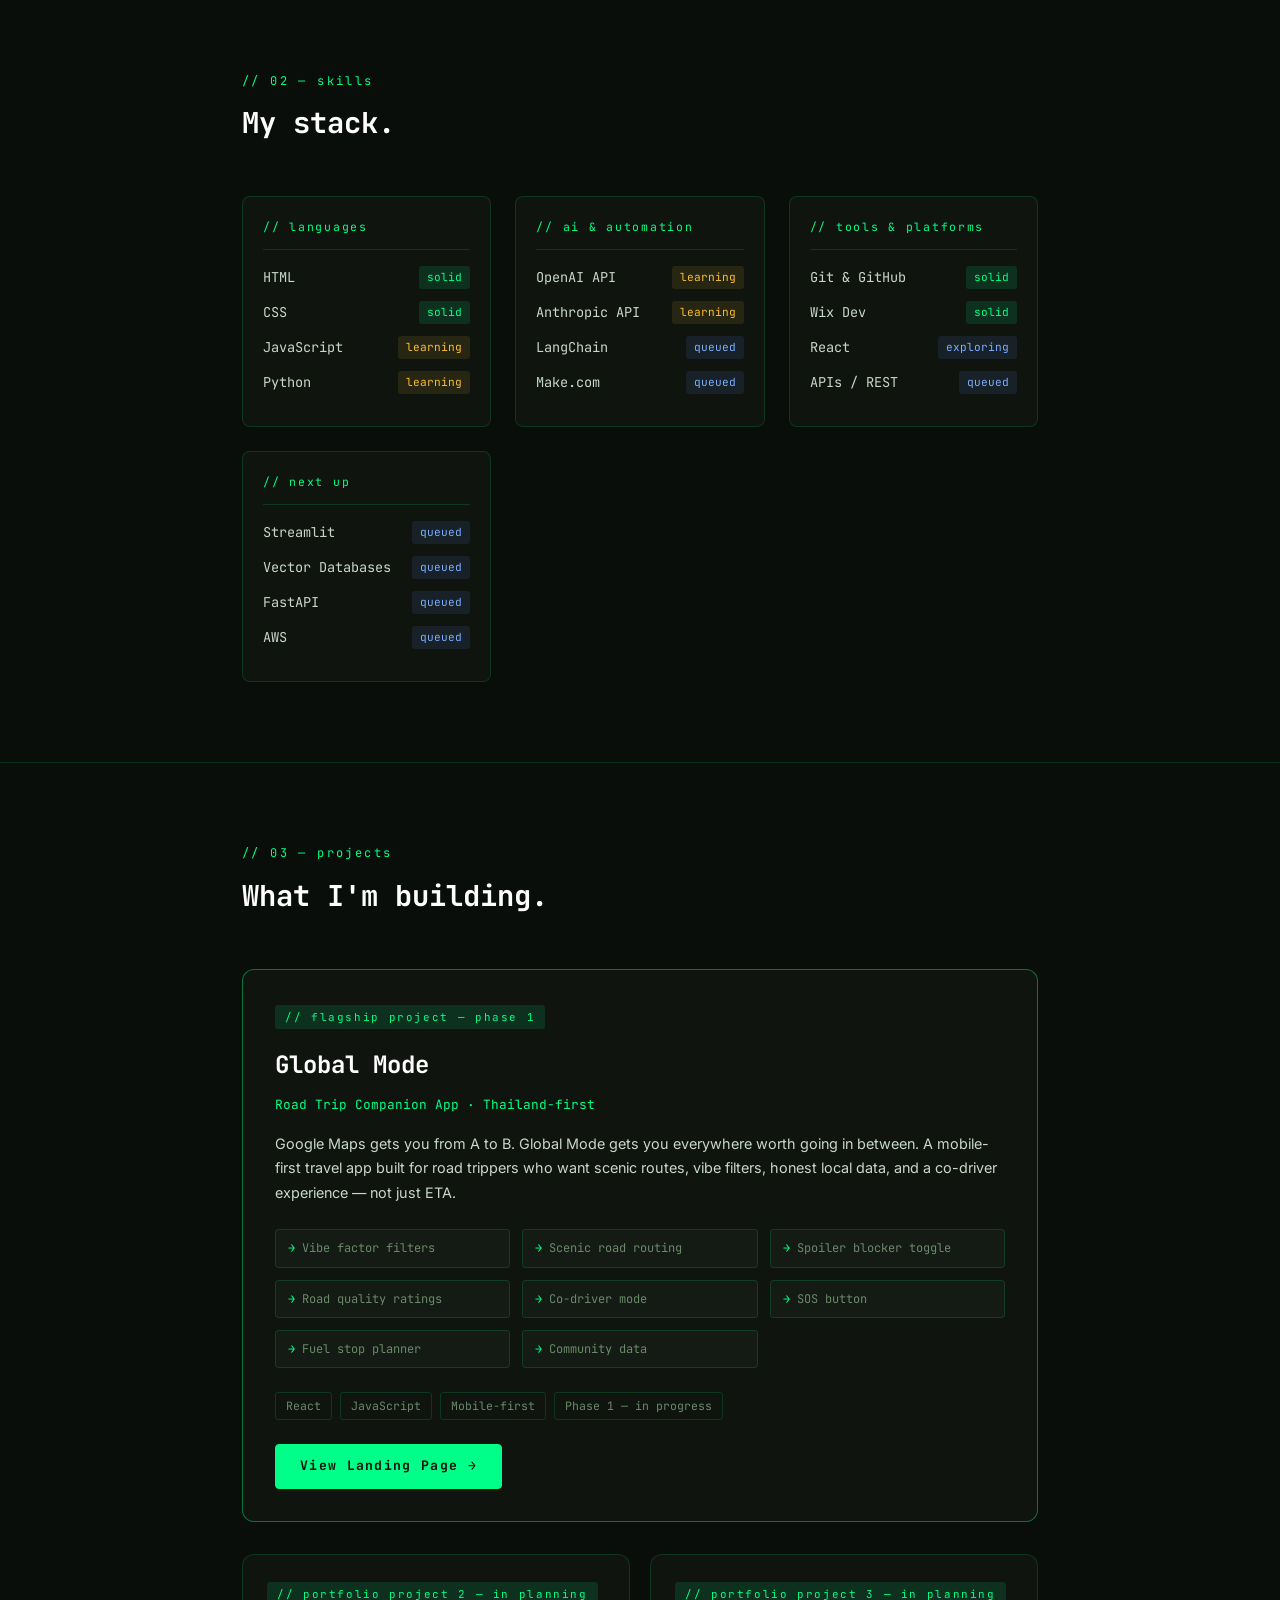
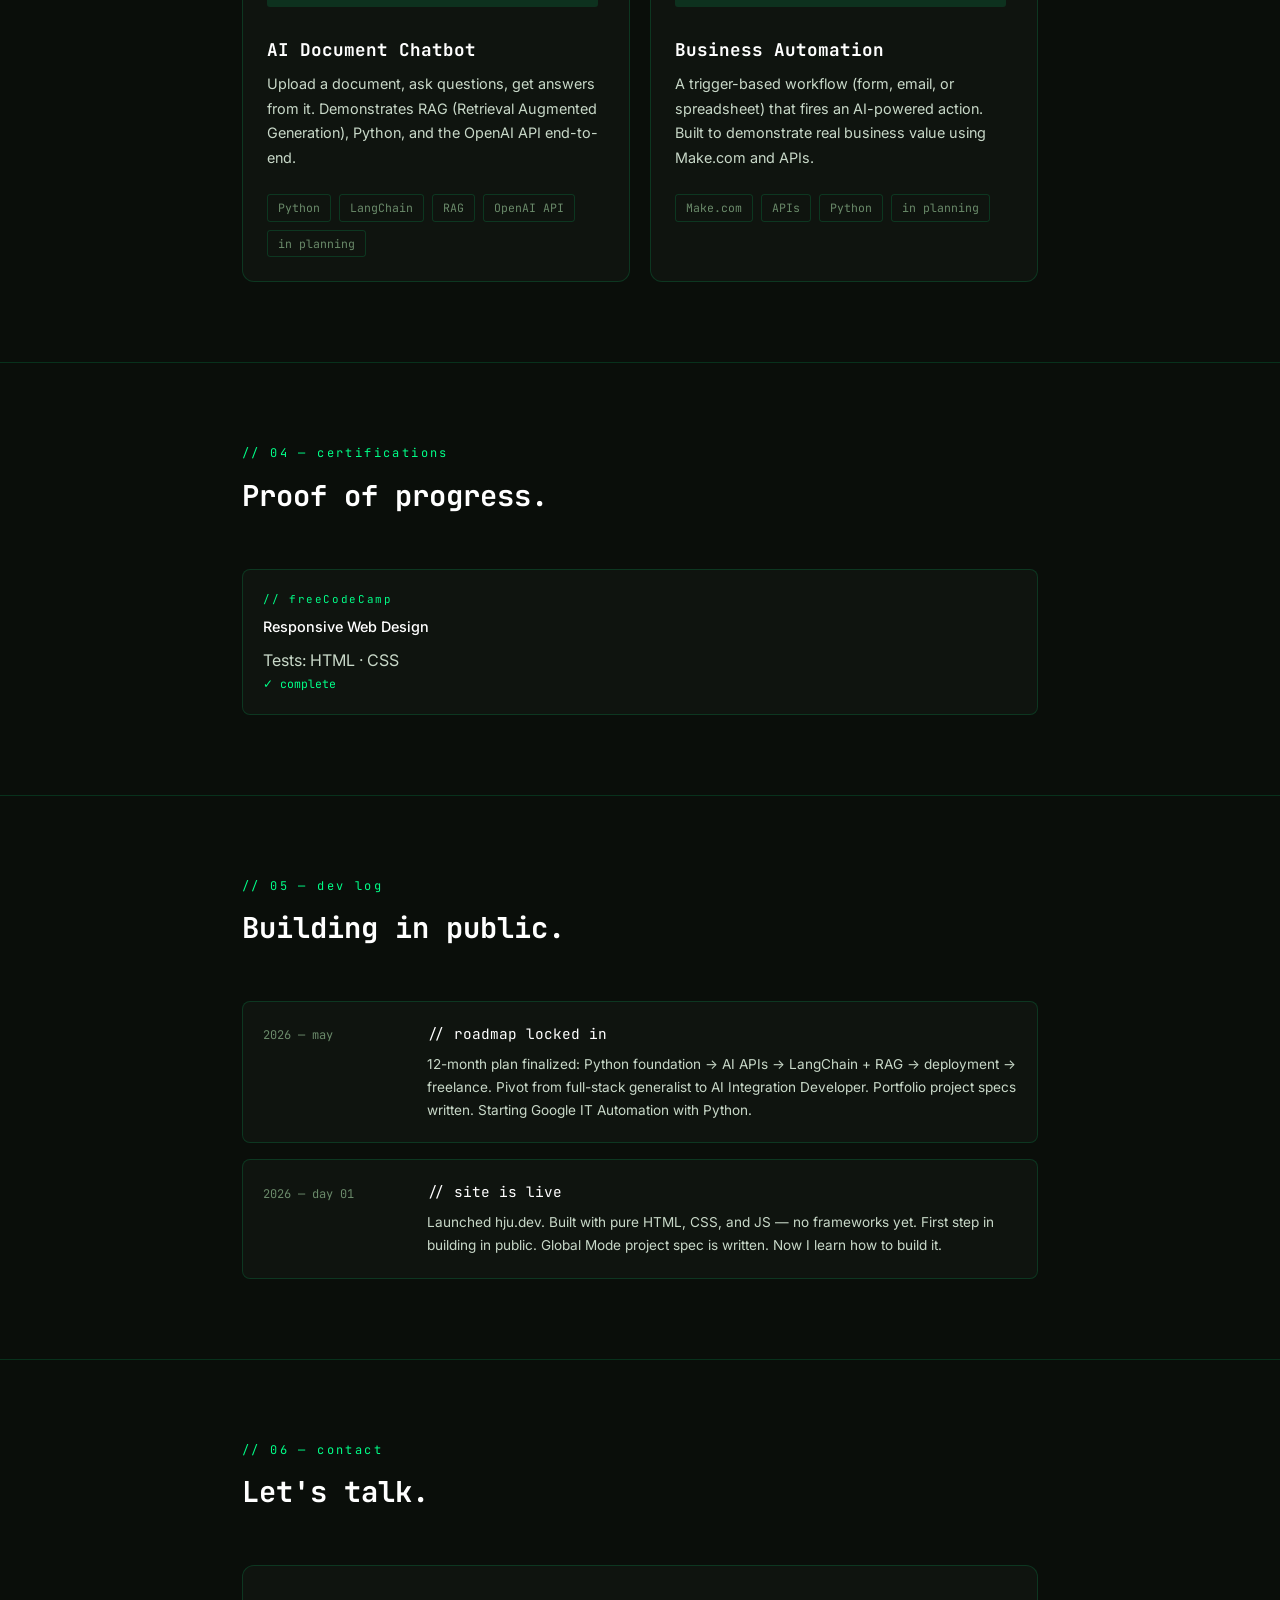
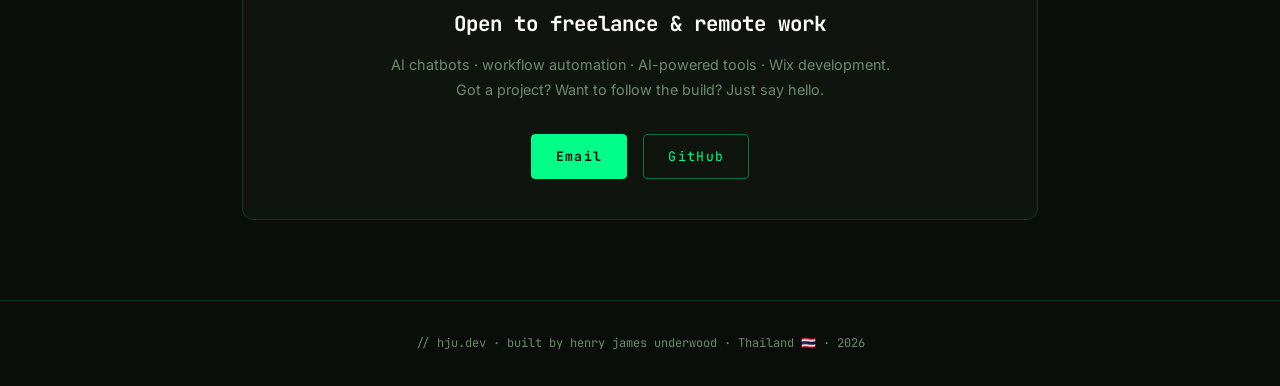
==== commit 532f135f: "Remove airplane mode button from hero section Removed the 'airplane mode off' button from the hero C" ====
--- a/index.html
+++ b/index.html
@@ -204,6 +204,9 @@
         <span class="tag">Mobile-first</span>
         <span class="tag">Phase 1 — in progress</span>
       </div>
+      <div class="hero-cta" style="margin-top: 1.5rem;">
+        <a class="btn btn-primary" href="global-mode/" target="_blank">View Landing Page →</a>
+      </div>
     </div>
 
     <!-- AI PROJECTS GRID -->
@@ -291,7 +294,7 @@
       <p>AI chatbots · workflow automation · AI-powered tools · Wix development.<br>Got a project? Want to follow the build? Just say hello.</p>
       <div class="contact-links">
         <a class="btn btn-primary" href="mailto:henryjunderwood@gmail.com">Email</a>
-        <a class="btn btn-ghost" href="https://github.com/undie7" target="_blank">GitHub</a>
+        <a class="btn btn-ghost" href="https://github.com/hju-dev" target="_blank">GitHub</a>
       </div>
     </div>
   </section>
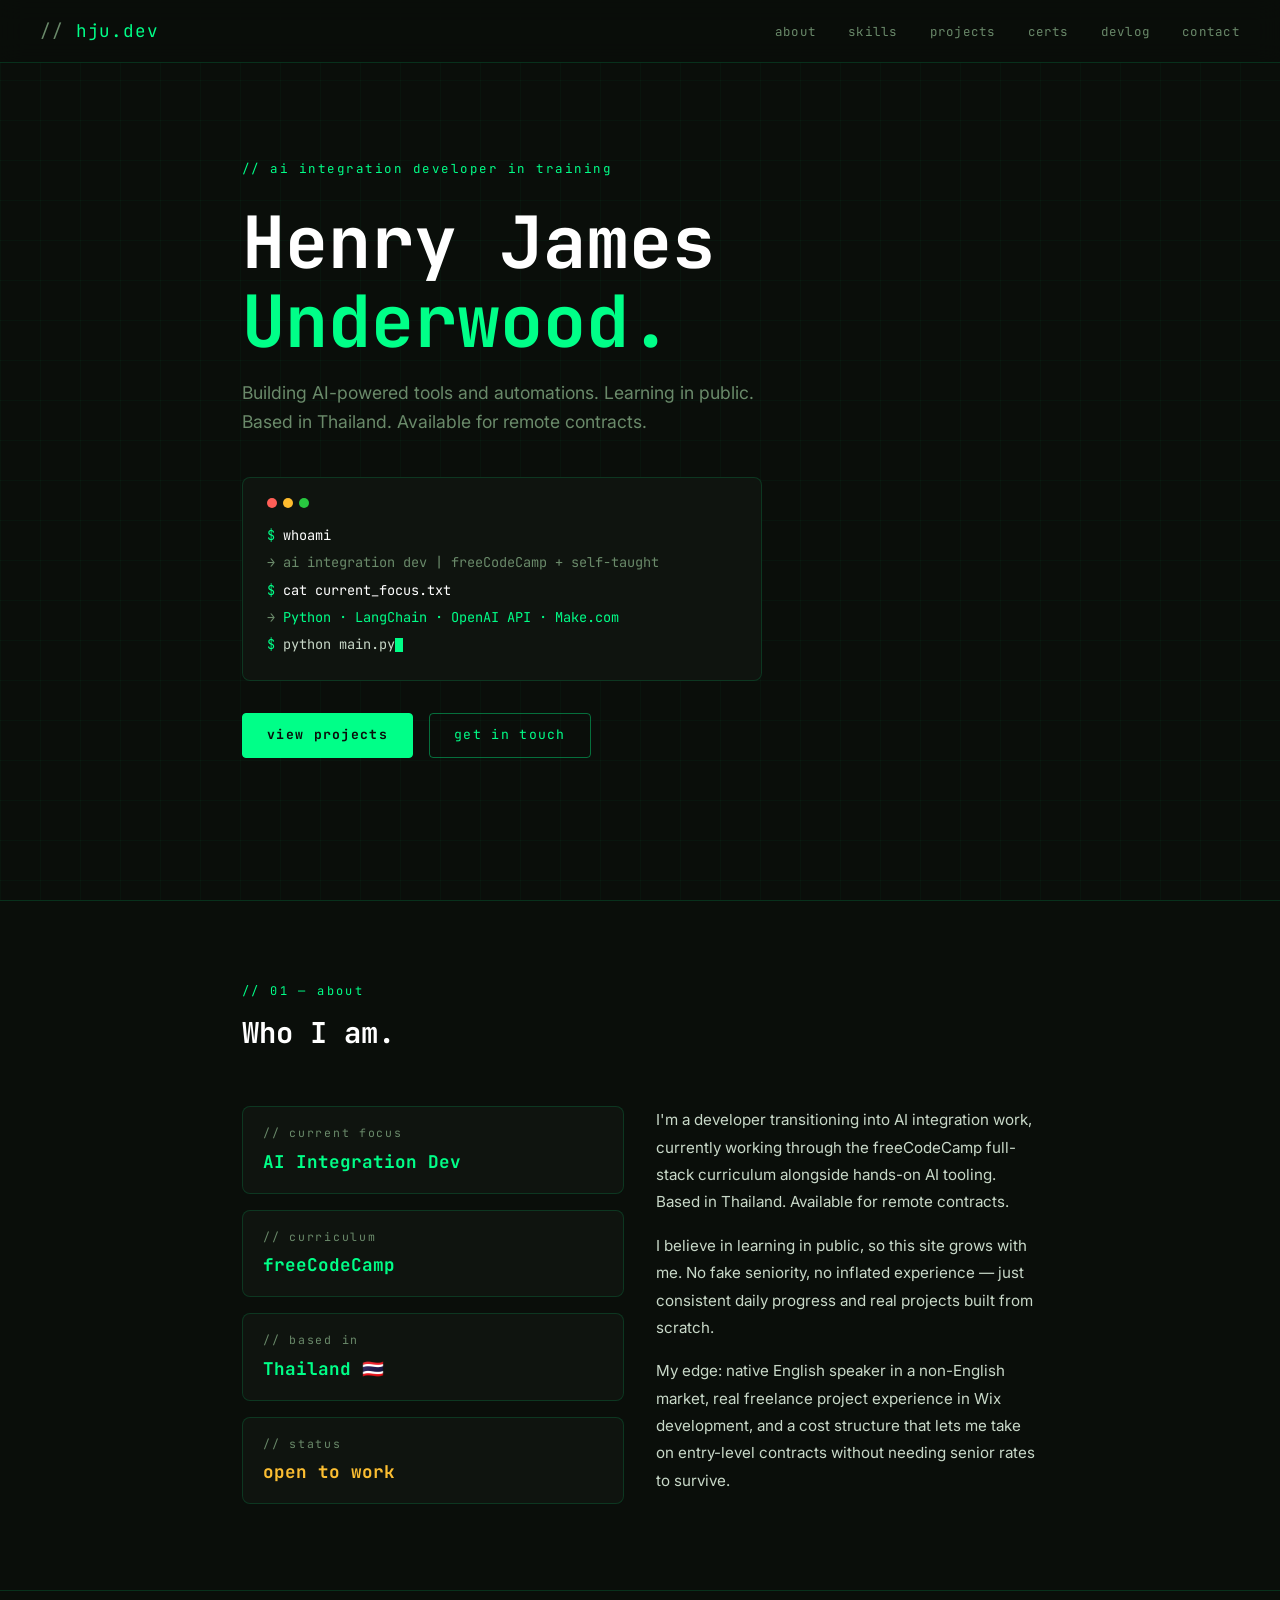
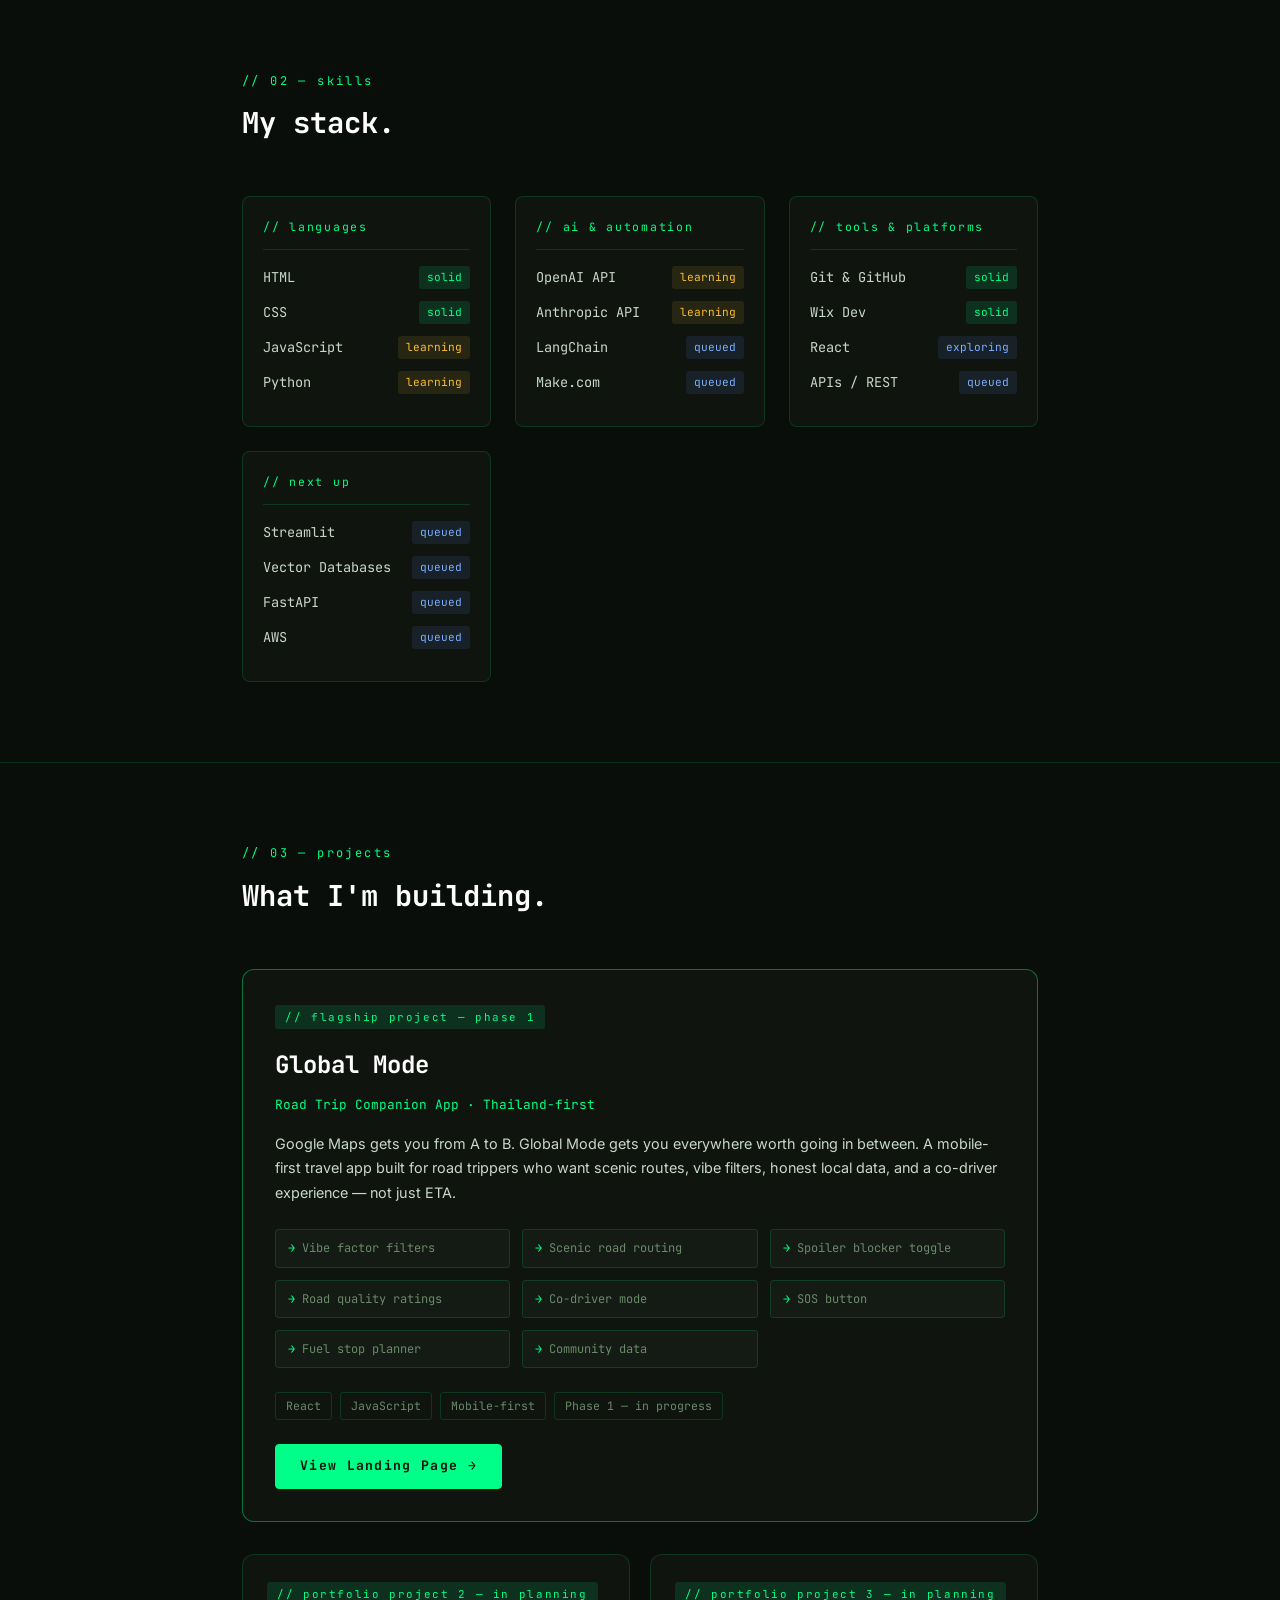
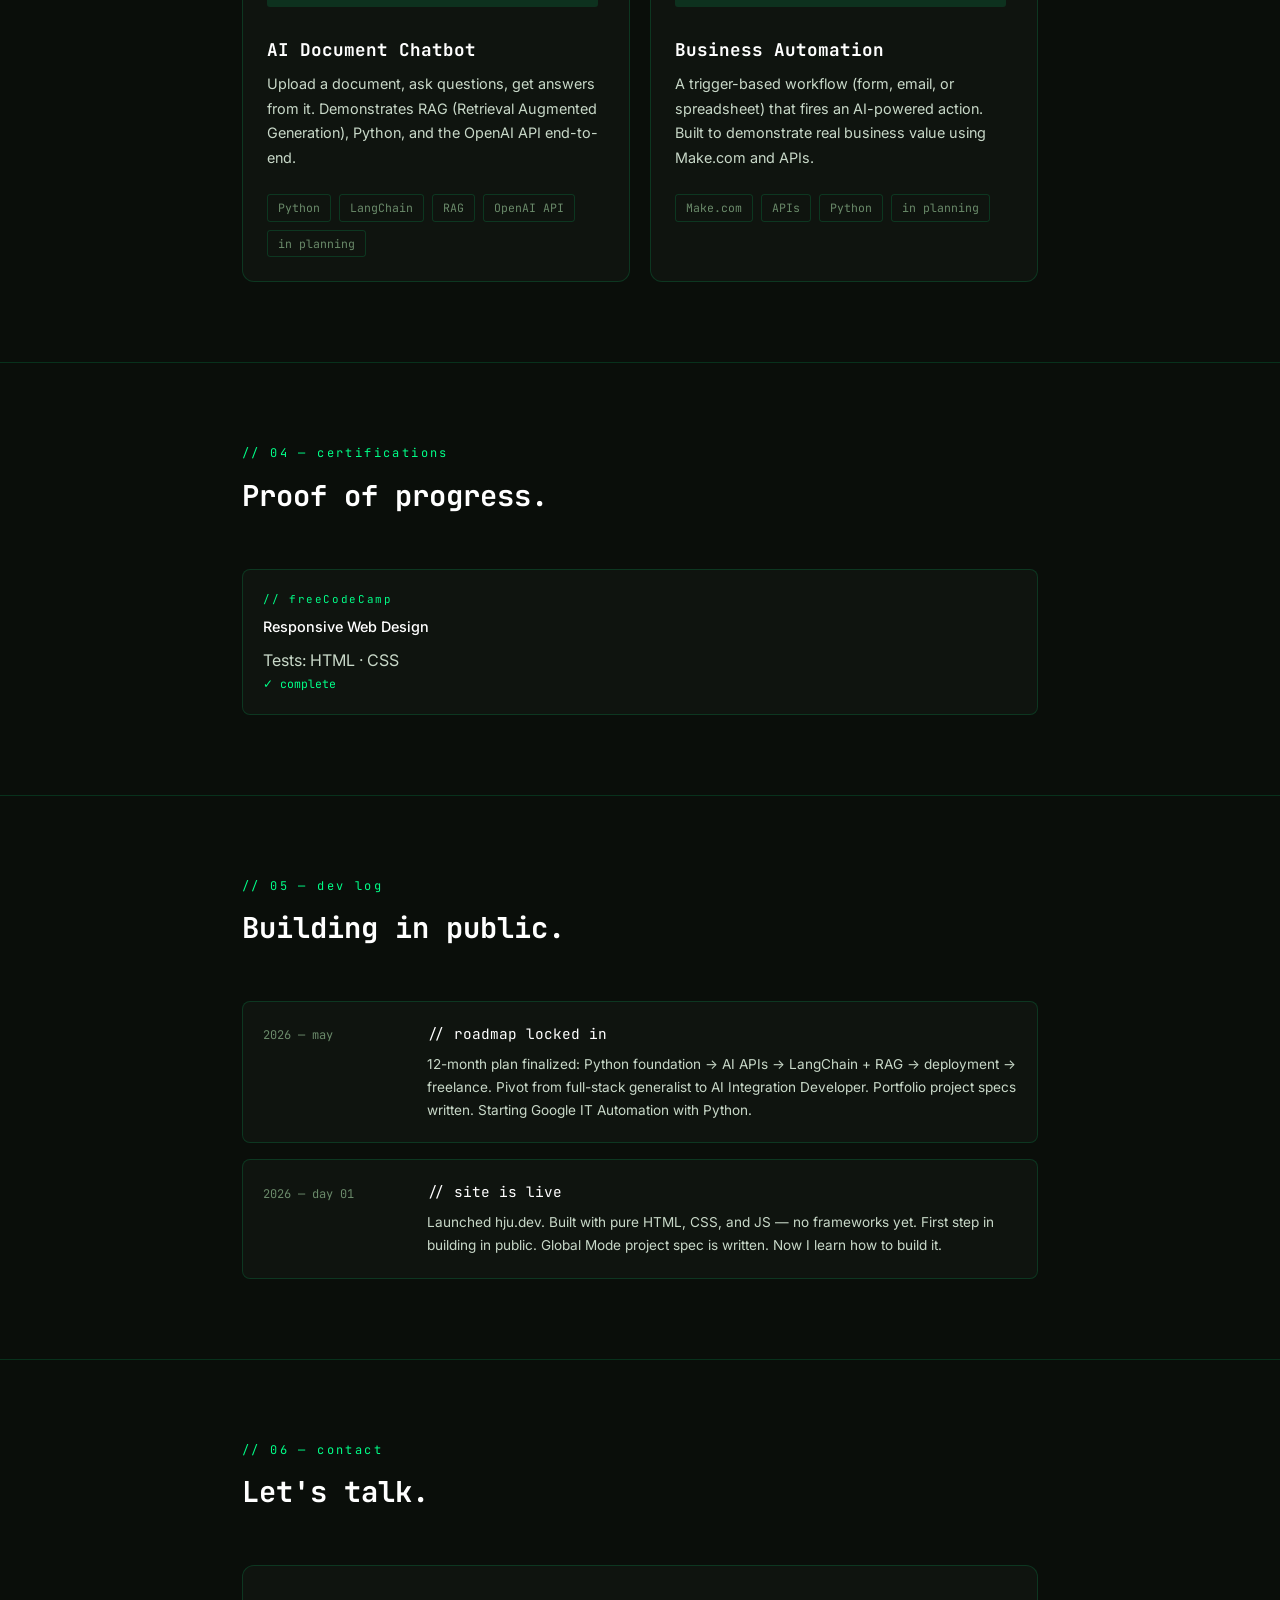
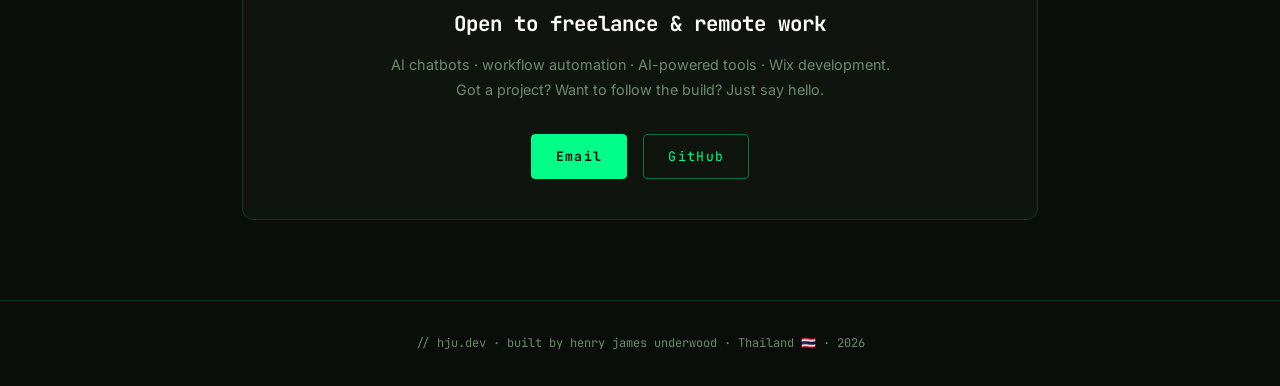
==== commit b34f4fac: "Update index.html Fixed the text wrapping in the about me section" ====
--- a/index.html
+++ b/index.html
@@ -49,40 +49,40 @@
 
   <hr class="divider">
 
-  <!-- ABOUT -->
-  <section id="about" class="fade-in">
-    <div class="section-header">
-      <span class="section-tag">// 01 — about</span>
-      <h2 class="section-title">Who I am.</h2>
-    </div>
-    <div class="about-grid">
-      <div class="about-text">
-        <p>I'm a developer transitioning into AI integration work, currently working through the freeCodeCamp full-stack curriculum alongside hands-on AI tooling. Based in Thailand. Available for remote contracts.</p>
-        <p>I believe in learning in public, so this site grows with me. No fake seniority, no inflated experience — just consistent daily progress and real projects built from scratch.</p>
-        <p>My edge: native English speaker in a non-English market, real freelance project experience in Wix development, and a cost structure that lets me take on entry-level contracts without needing senior rates to survive.</p>
-      </div>
-      <div class="about-stats">
-        <div class="stat-card">
-          <div class="stat-label">// current focus</div>
-          <div class="stat-value">AI Integration Dev</div>
-        </div>
-        <div class="stat-card">
-          <div class="stat-label">// curriculum</div>
-          <div class="stat-value">freeCodeCamp</div>
-        </div>
-        <div class="stat-card">
-          <div class="stat-label">// based in</div>
-          <div class="stat-value">Thailand 🇹🇭</div>
-        </div>
-        <div class="stat-card">
-          <div class="stat-label">// status</div>
-          <div class="stat-value open">open to work</div>
-        </div>
-      </div>
-    </div>
-  </section>
-
-  <hr class="divider">
+<!-- ABOUT -->
+<section id="about" class="fade-in">
+ <div class="section-header">
+   <span class="section-tag">// 01 — about</span>
+   <h2 class="section-title">Who I am.</h2>
+ </div>
+ <div class="about-grid">
+   <div class="about-stats">
+     <div class="stat-card">
+       <div class="stat-label">// current focus</div>
+       <div class="stat-value">AI Integration Dev</div>
+     </div>
+     <div class="stat-card">
+       <div class="stat-label">// curriculum</div>
+       <div class="stat-value">freeCodeCamp</div>
+     </div>
+     <div class="stat-card">
+       <div class="stat-label">// based in</div>
+       <div class="stat-value">Thailand 🇹🇭</div>
+     </div>
+     <div class="stat-card">
+       <div class="stat-label">// status</div>
+       <div class="stat-value open">open to work</div>
+     </div>
+   </div>
+   <div class="about-text">
+     <p>I'm a developer transitioning into AI integration work, currently working through the freeCodeCamp full-stack curriculum alongside hands-on AI tooling. Based in Thailand. Available for remote contracts.</p>
+     <p>I believe in learning in public, so this site grows with me. No fake seniority, no inflated experience — just consistent daily progress and real projects built from scratch.</p>
+     <p>My edge: native English speaker in a non-English market, real freelance project experience in Wix development, and a cost structure that lets me take on entry-level contracts without needing senior rates to survive.</p>
+   </div>
+ </div>
+</section>
+
+<hr class="divider">
 
   <!-- SKILLS -->
   <section id="skills" class="fade-in">
